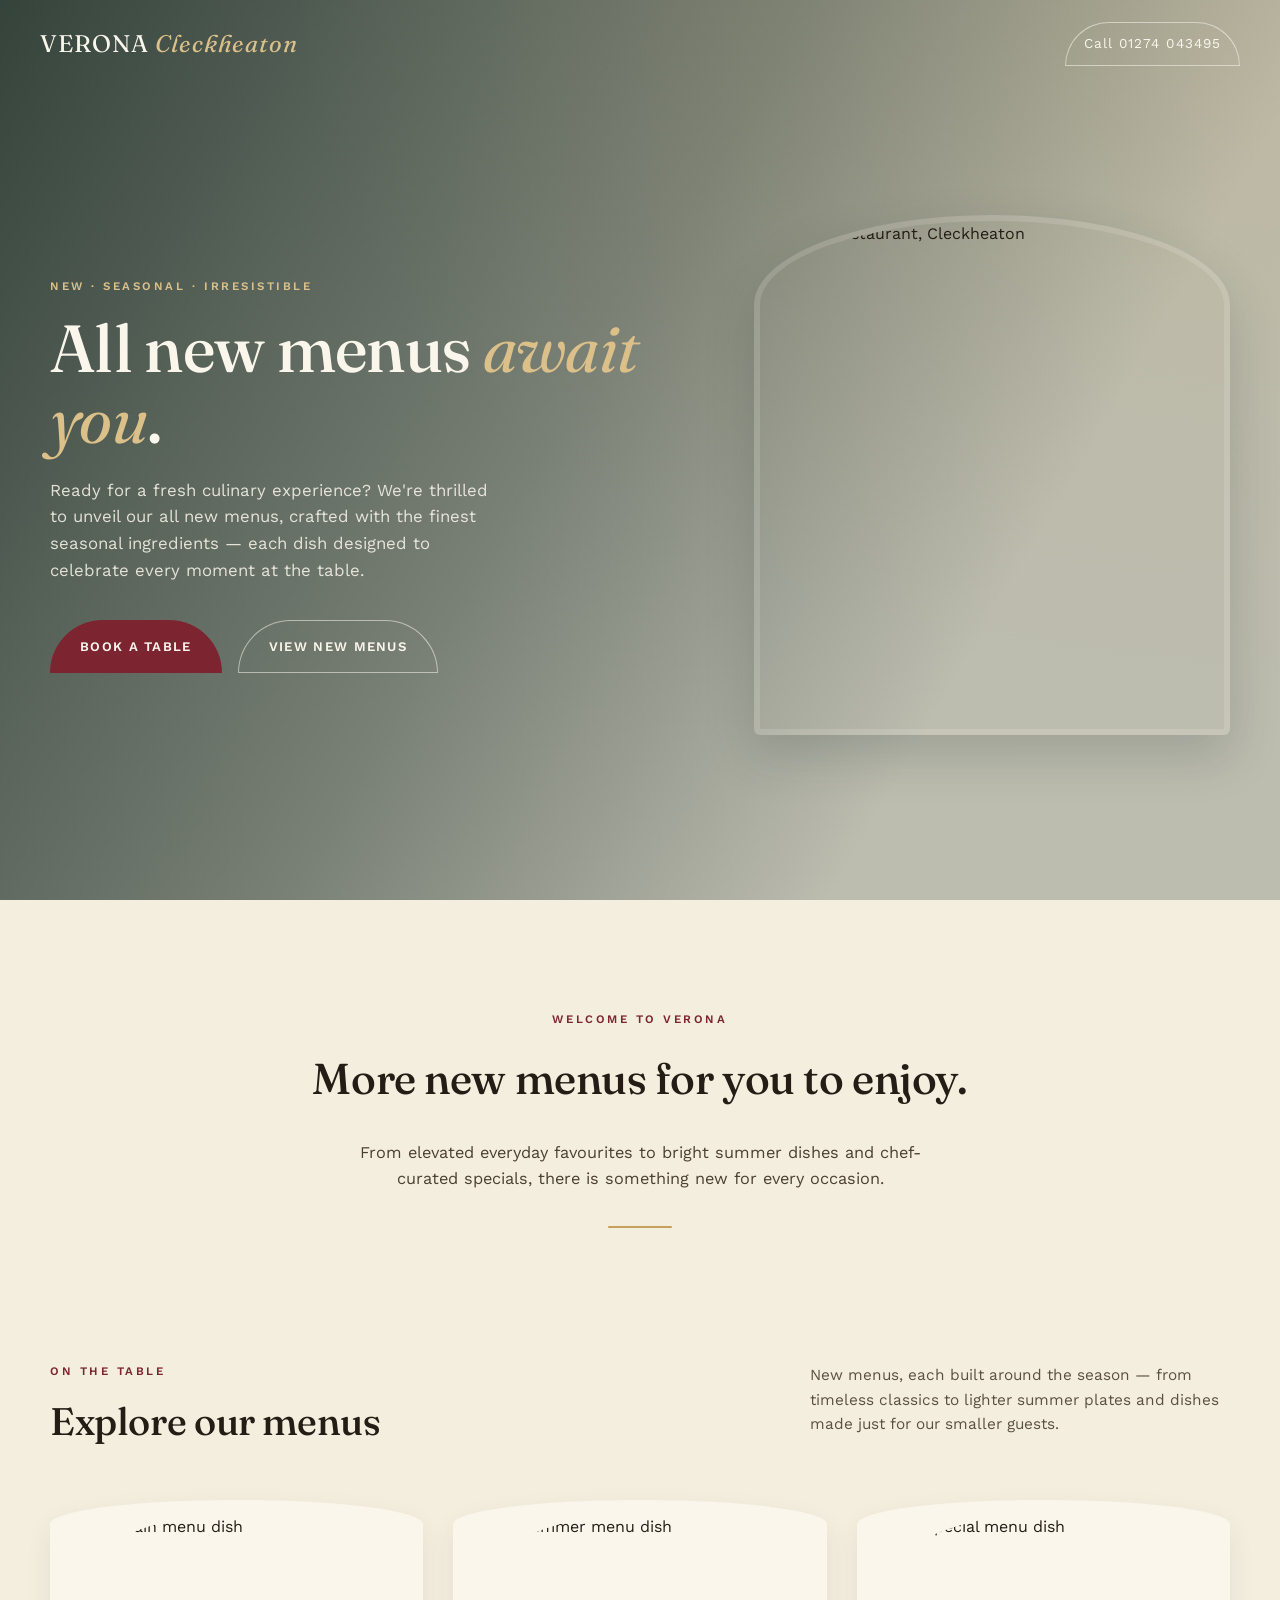
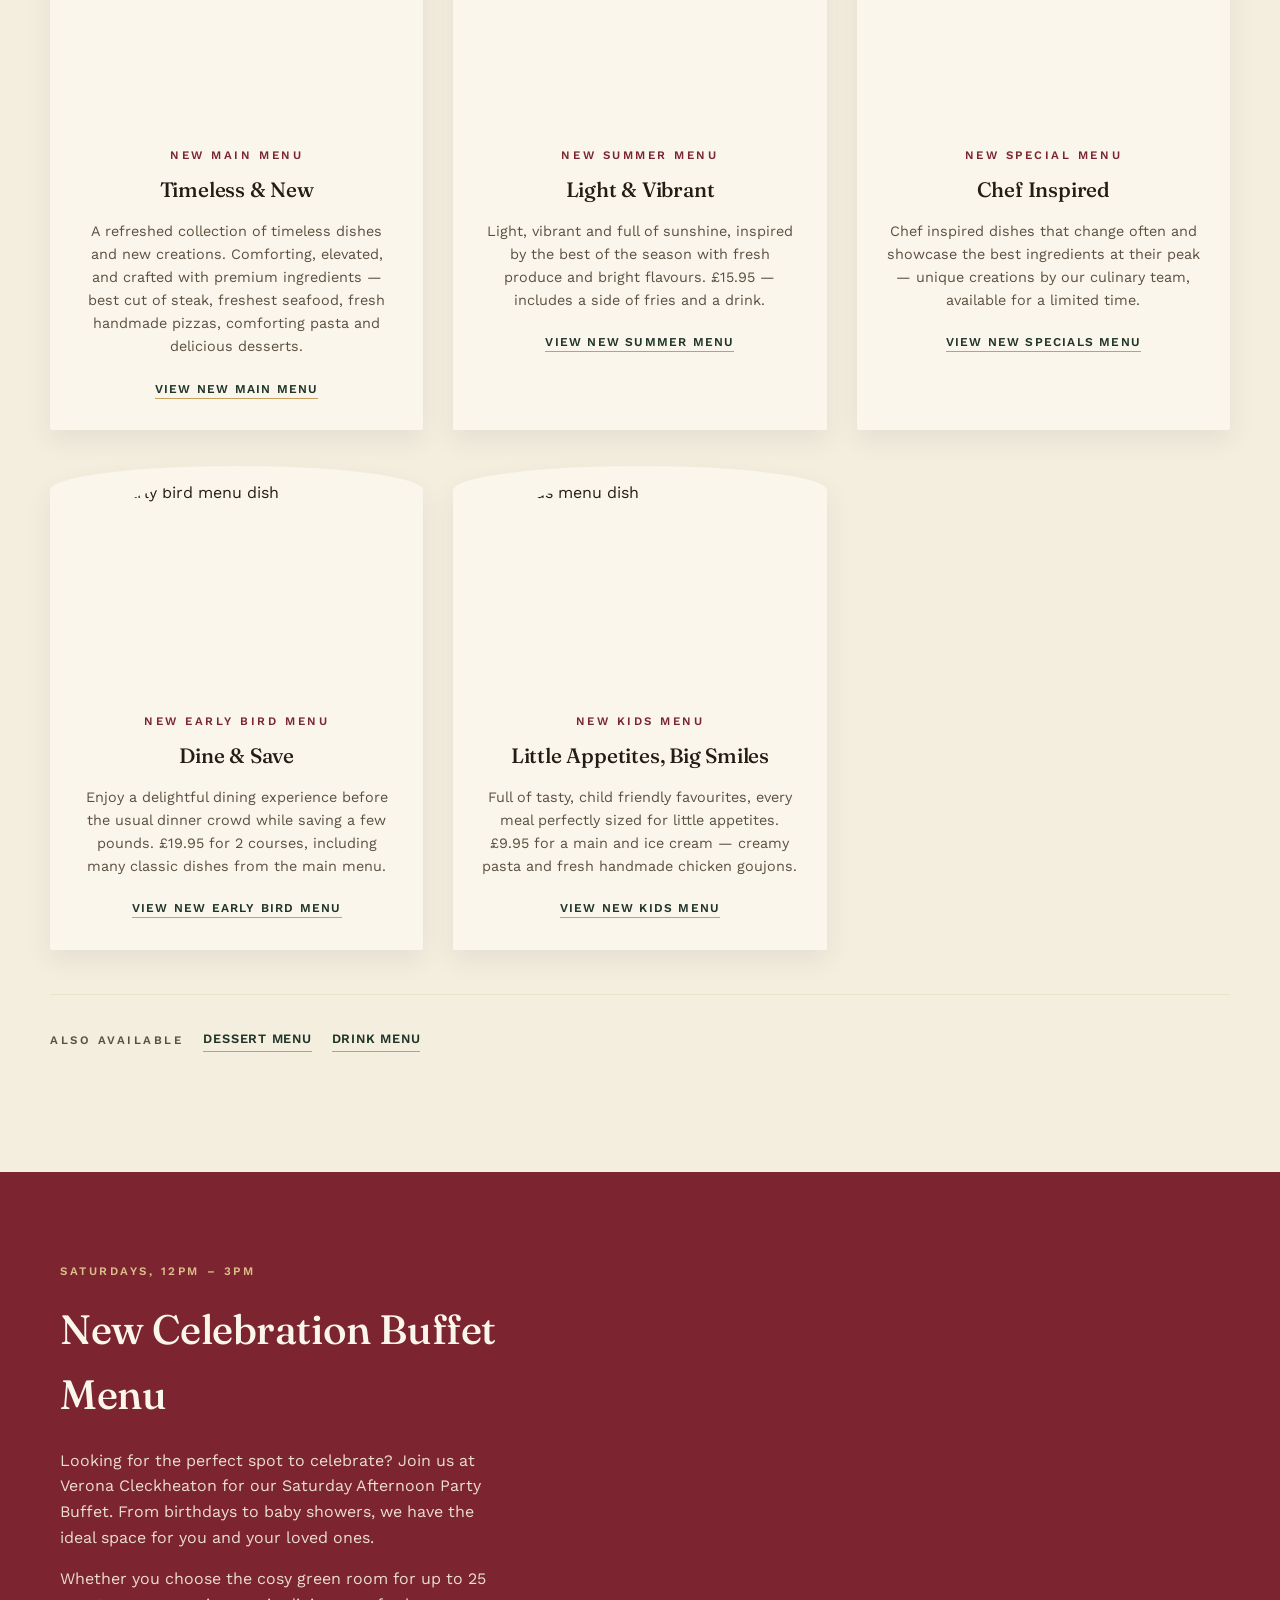
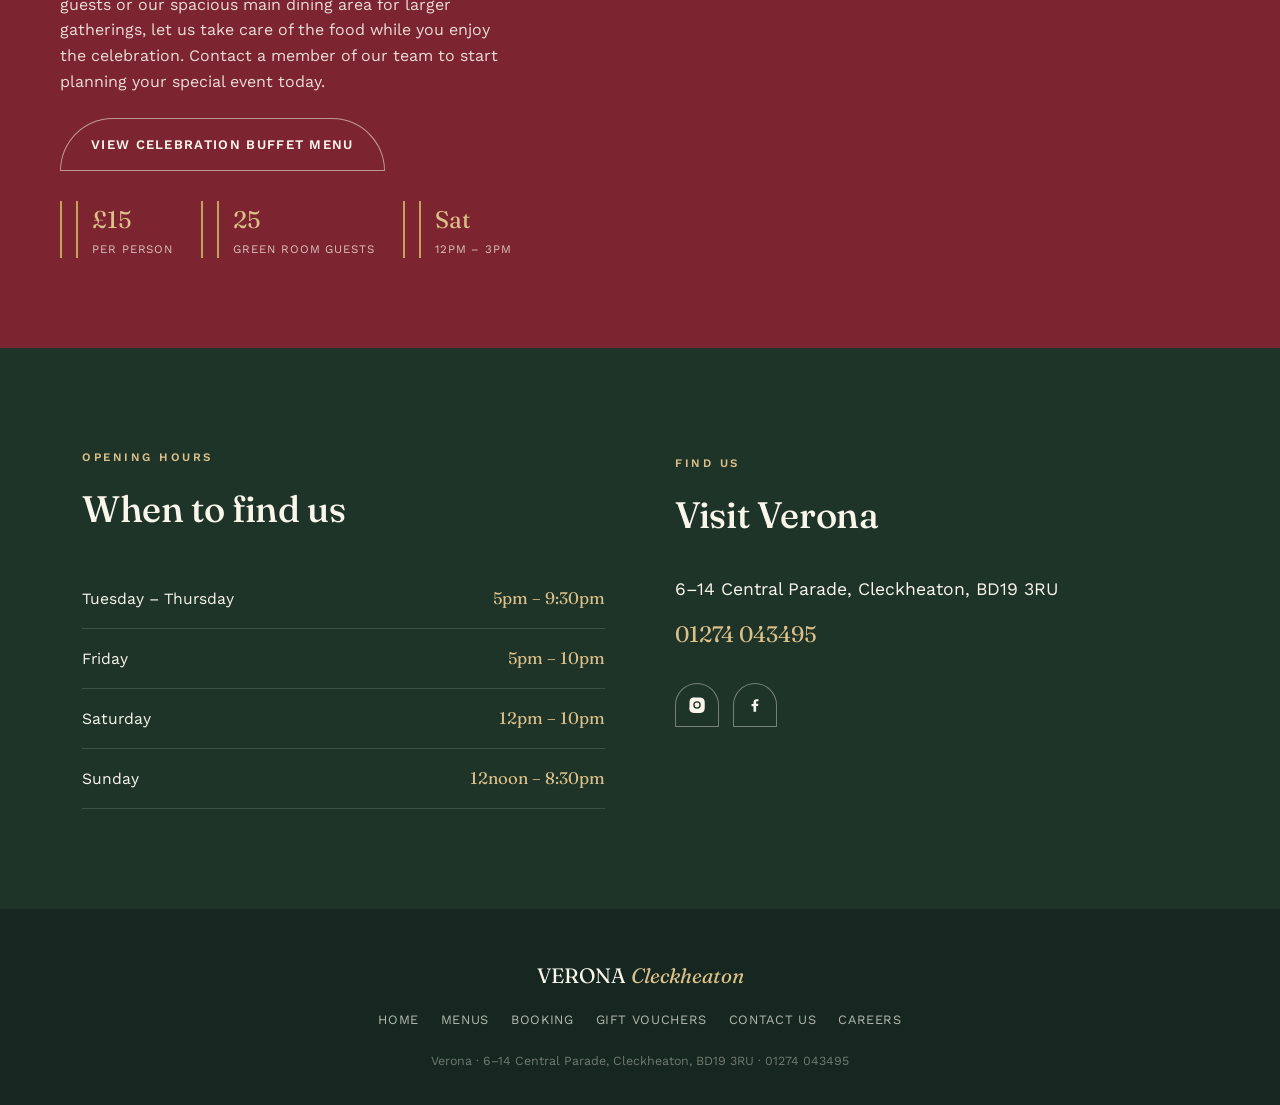
==== index.html @ bf693fee "Prepare site for GitHub Pages" ====
<!DOCTYPE html>
<html lang="en">
<head>
<meta charset="UTF-8">
<meta name="viewport" content="width=device-width, initial-scale=1.0">
<title>Verona | Italian Restaurant, Cleckheaton</title>
<link rel="preconnect" href="https://fonts.googleapis.com">
<link rel="preconnect" href="https://fonts.gstatic.com" crossorigin>
<link href="https://fonts.googleapis.com/css2?family=Fraunces:ital,opsz,wght@0,9..144,300;0,9..144,400;0,9..144,500;0,9..144,600;1,9..144,400;1,9..144,500&family=Work+Sans:wght@300;400;500;600;700&display=swap" rel="stylesheet">
<link rel="stylesheet" href="styles.css">
</head>
<body>

<!-- minimal bar shown over the hero -->
<div class="top-strip" id="topStrip">
  <div class="brand">VERONA <span>Cleckheaton</span></div>
  <a class="tel" href="tel:01274043495">Call 01274 043495</a>
</div>

<!-- full nav that pops in once you scroll past the hero -->
<nav class="site-nav" id="siteNav">
  <div class="wrap bar">
    <div class="logo">VERONA <span>Cleckheaton</span></div>
    <button class="burger" id="burger" aria-label="Toggle menu"><span></span><span></span><span></span></button>
    <ul class="nav-links" id="navLinks">
      <li><a href="#home">Home</a></li>
      <li class="has-sub" id="menuHasSub">
        <a href="#menus">Menus</a>
        <ul class="sub">
          <li><a href="#menus">Specials</a></li>
          <li><a href="#menus">Main Menu</a></li>
          <li><a href="#menus">Early Bird</a></li>
          <li><a href="#menus">Summer Menu</a></li>
          <li><a href="#menus">Children's Menu</a></li>
          <li><a href="#menus">Dessert Menu</a></li>
          <li><a href="#menus">Drink Menu</a></li>
          <li><a href="#buffet">Buffet Menu</a></li>
        </ul>
      </li>
      <li><a href="#hours">Contact us</a></li>
      <li><a href="#">Gift Vouchers</a></li>
      <li><a href="#">Careers</a></li>
      <li><a class="nav-cta" href="#">Book a Table</a></li>
    </ul>
  </div>
</nav>

<!-- HERO -->
<header class="hero" id="home">
  <div class="wrap hero-inner">
    <div class="hero-grid">
      <div>
        <div class="eyebrow hero-eyebrow">New · Seasonal · Irresistible</div>
        <h1>All new menus <em>await you</em>.</h1>
        <p class="lede">Ready for a fresh culinary experience? We're thrilled to unveil our all new menus, crafted with the finest seasonal ingredients — each dish designed to celebrate every moment at the table.</p>
        <div class="hero-actions">
          <a class="btn btn-primary" href="#">Book a Table</a>
          <a class="btn btn-ghost" href="#menus">View New Menus</a>
        </div>
      </div>
      <div class="arch-frame hero-frame">
        <img src="https://lh3.googleusercontent.com/sitesv/[base64]w900" alt="Verona restaurant, Cleckheaton">
      </div>
    </div>
  </div>
</header>

<!-- INTRO -->
<section class="intro wrap">
  <div class="eyebrow">Welcome to Verona</div>
  <h2>More new menus for you to enjoy.</h2>
  <p>From elevated everyday favourites to bright summer dishes and chef-curated specials, there is something new for every occasion.</p>
  <div class="intro-rule"></div>
</section>

<!-- MENUS -->
<section class="menus wrap" id="menus">
  <div class="menus-head">
    <div>
      <div class="eyebrow">On the table</div>
      <h2>Explore our menus</h2>
    </div>
    <p>New menus, each built around the season — from timeless classics to lighter summer plates and dishes made just for our smaller guests.</p>
  </div>

  <div class="menu-grid">

    <article class="menu-card">
      <div class="arch-frame"><img src="https://lh3.googleusercontent.com/sitesv/[base64]w700" alt="New main menu dish"></div>
      <div class="menu-card-body">
        <span class="eyebrow tag">New Main Menu</span>
        <h3>Timeless &amp; New</h3>
        <p>A refreshed collection of timeless dishes and new creations. Comforting, elevated, and crafted with premium ingredients — best cut of steak, freshest seafood, fresh handmade pizzas, comforting pasta and delicious desserts.</p>
        <a class="link" href="https://www.veronacleckheaton.com/menus/main-menu">View New Main Menu</a>
      </div>
    </article>

    <article class="menu-card">
      <div class="arch-frame"><img src="https://lh3.googleusercontent.com/sitesv/[base64]w700" alt="New summer menu dish"></div>
      <div class="menu-card-body">
        <span class="eyebrow tag">New Summer Menu</span>
        <h3>Light &amp; Vibrant</h3>
        <p>Light, vibrant and full of sunshine, inspired by the best of the season with fresh produce and bright flavours. £15.95 — includes a side of fries and a drink.</p>
        <a class="link" href="https://www.veronacleckheaton.com/menus/summer-menu">View New Summer Menu</a>
      </div>
    </article>

    <article class="menu-card">
      <div class="arch-frame"><img src="https://lh3.googleusercontent.com/sitesv/[base64]w700" alt="New special menu dish"></div>
      <div class="menu-card-body">
        <span class="eyebrow tag">New Special Menu</span>
        <h3>Chef Inspired</h3>
        <p>Chef inspired dishes that change often and showcase the best ingredients at their peak — unique creations by our culinary team, available for a limited time.</p>
        <a class="link" href="https://www.veronacleckheaton.com/menus/specials">View New Specials Menu</a>
      </div>
    </article>

    <article class="menu-card">
      <div class="arch-frame"><img src="https://lh3.googleusercontent.com/sitesv/[base64]w700" alt="New early bird menu dish"></div>
      <div class="menu-card-body">
        <span class="eyebrow tag">New Early Bird Menu</span>
        <h3>Dine &amp; Save</h3>
        <p>Enjoy a delightful dining experience before the usual dinner crowd while saving a few pounds. £19.95 for 2 courses, including many classic dishes from the main menu.</p>
        <a class="link" href="https://www.veronacleckheaton.com/menus/early-bird">View New Early Bird Menu</a>
      </div>
    </article>

    <article class="menu-card">
      <div class="arch-frame"><img src="https://lh3.googleusercontent.com/sitesv/[base64]w700" alt="New kids menu dish"></div>
      <div class="menu-card-body">
        <span class="eyebrow tag">New Kids Menu</span>
        <h3>Little Appetites, Big Smiles</h3>
        <p>Full of tasty, child friendly favourites, every meal perfectly sized for little appetites. £9.95 for a main and ice cream — creamy pasta and fresh handmade chicken goujons.</p>
        <a class="link" href="https://www.veronacleckheaton.com/menus/childrens-menu">View New Kids Menu</a>
      </div>
    </article>

  </div>

  <div class="more-menus">
    <span class="eyebrow">Also available</span>
    <a href="https://www.veronacleckheaton.com/menus/dessert-menu">Dessert Menu</a>
    <a href="https://www.veronacleckheaton.com/menus/drink-menu">Drink Menu</a>
  </div>
</section>

<!-- FEATURE / CELEBRATION BUFFET -->
<section class="feature" id="buffet">
  <div class="feature-grid">
    <div class="feature-copy">
      <div class="eyebrow">Saturdays, 12pm – 3pm</div>
      <h2>New Celebration Buffet Menu</h2>
      <p>Looking for the perfect spot to celebrate? Join us at Verona Cleckheaton for our Saturday Afternoon Party Buffet. From birthdays to baby showers, we have the ideal space for you and your loved ones.</p>
      <p>Whether you choose the cosy green room for up to 25 guests or our spacious main dining area for larger gatherings, let us take care of the food while you enjoy the celebration. Contact a member of our team to start planning your special event today.</p>
      <a class="btn btn-ghost" href="https://www.veronacleckheaton.com/menus/buffet-menu" style="margin-top:10px;">View Celebration Buffet Menu</a>
      <div class="feature-facts">
        <div><div class="num">£15</div><div class="lab">Per Person</div></div>
        <div><div class="num">25</div><div class="lab">Green Room Guests</div></div>
        <div><div class="num">Sat</div><div class="lab">12pm – 3pm</div></div>
      </div>
    </div>
    <div class="feature-img"></div>
  </div>
</section>

<!-- HOURS + FIND US -->
<section class="hours" id="hours">
  <div class="wrap hours-grid">
    <div>
      <div class="eyebrow">Opening Hours</div>
      <h2>When to find us</h2>
      <table class="hours-table">
        <tr><td>Tuesday – Thursday</td><td>5pm – 9:30pm</td></tr>
        <tr><td>Friday</td><td>5pm – 10pm</td></tr>
        <tr><td>Saturday</td><td>12pm – 10pm</td></tr>
        <tr><td>Sunday</td><td>12noon – 8:30pm</td></tr>
      </table>
    </div>
    <div class="find-us">
      <div class="eyebrow">Find Us</div>
      <h2>Visit Verona</h2>
      <p class="addr">6–14 Central Parade, Cleckheaton, BD19 3RU</p>
      <a class="phone" href="tel:01274043495">01274 043495</a>
      <div class="social-row">
        <a href="https://www.instagram.com/veronaitalian/" aria-label="Instagram" target="_blank" rel="noopener">
          <svg viewBox="0 0 24 24"><path d="M12 2c2.7 0 3 .01 4.12.06 1.13.05 1.9.24 2.58.5.7.27 1.29.63 1.88 1.22.59.59.95 1.18 1.22 1.88.26.68.45 1.45.5 2.58.05 1.12.06 1.42.06 4.12s-.01 3-.06 4.12c-.05 1.13-.24 1.9-.5 2.58-.27.7-.63 1.29-1.22 1.88-.59.59-1.18.95-1.88 1.22-.68.26-1.45.45-2.58.5-1.12.05-1.42.06-4.12.06s-3-.01-4.12-.06c-1.13-.05-1.9-.24-2.58-.5-.7-.27-1.29-.63-1.88-1.22-.59-.59-.95-1.18-1.22-1.88-.26-.68-.45-1.45-.5-2.58C2.01 15 2 14.7 2 12s.01-3 .06-4.12c.05-1.13.24-1.9.5-2.58.27-.7.63-1.29 1.22-1.88.59-.59 1.18-.95 1.88-1.22.68-.26 1.45-.45 2.58-.5C9 2.01 9.3 2 12 2zm0 5a5 5 0 100 10 5 5 0 000-10zm0 8.2a3.2 3.2 0 110-6.4 3.2 3.2 0 010 6.4zm5.4-8.4a1.2 1.2 0 11-2.4 0 1.2 1.2 0 012.4 0z"/></svg>
        </a>
        <a href="https://www.facebook.com/people/Verona-Restaurant-Cleckheaton/61584931553376/" aria-label="Facebook" target="_blank" rel="noopener">
          <svg viewBox="0 0 24 24"><path d="M13.5 21v-7.6h2.6l.4-3h-3v-1.9c0-.87.24-1.46 1.5-1.46h1.6V4.34C15.87 4.24 15 4.17 14 4.17c-2.4 0-4 1.46-4 4.15v2.28H7.4v3h2.6V21h3.5z"/></svg>
        </a>
      </div>
    </div>
  </div>
</section>

<!-- FOOTER -->
<footer>
  <div class="wrap">
    <div class="brand">VERONA <span>Cleckheaton</span></div>
    <div class="links">
      <a href="#home">Home</a>
      <a href="#menus">Menus</a>
      <a href="https://www.veronacleckheaton.com/booking">Booking</a>
      <a href="https://www.veronacleckheaton.com/gift-vouchers">Gift Vouchers</a>
      <a href="https://www.veronacleckheaton.com/contact-us">Contact Us</a>
      <a href="https://www.veronacleckheaton.com/careers">Careers</a>
    </div>
    <div class="fine">Verona · 6–14 Central Parade, Cleckheaton, BD19 3RU · 01274 043495</div>
  </div>
</footer>

<script src="script.js"></script>
</body>
</html>
---- styles.css ----
:root{
  --ink:#1E3428;
  --ink-deep:#152720;
  --wine:#7C2530;
  --wine-deep:#5E1B23;
  --gold:#C6A15B;
  --gold-soft:#DCC08A;
  --parchment:#F4EEDF;
  --parchment-2:#ECE3CC;
  --cream:#FAF6EC;
  --charcoal:#241D16;
  --shadow: 0 20px 50px rgba(21,39,32,0.18);
}

*{box-sizing:border-box;}
html{scroll-behavior:smooth;}
body{
  margin:0;
  background:var(--parchment);
  color:var(--charcoal);
  font-family:'Work Sans', sans-serif;
  font-weight:400;
  line-height:1.6;
  -webkit-font-smoothing:antialiased;
}
h1,h2,h3,.display{
  font-family:'Fraunces', serif;
  font-weight:500;
  margin:0;
  letter-spacing:-0.01em;
}
a{color:inherit;text-decoration:none;}
img{max-width:100%;display:block;}
.eyebrow{
  font-family:'Work Sans', sans-serif;
  font-size:0.72rem;
  letter-spacing:0.22em;
  text-transform:uppercase;
  font-weight:600;
}
.wrap{max-width:1180px;margin:0 auto;padding:0 32px;}
@media(max-width:640px){.wrap{padding:0 20px;}}

/* ---------- ARCH MOTIFS ---------- */
.arch-frame{
  border-radius: 50% 50% 6px 6px / 90px 90px 6px 6px;
  overflow:hidden;
}
.arch-frame img{width:100%;height:100%;object-fit:cover;display:block;}

/* ---------- NAV: minimal bar over hero ---------- */
.top-strip{
  position:fixed; top:0; left:0; right:0; z-index:60;
  display:flex; align-items:center; justify-content:space-between;
  padding:22px 40px;
  color:var(--cream);
  transition: opacity .4s ease;
}
.top-strip .brand{
  font-family:'Fraunces', serif;
  font-size:1.5rem;
  letter-spacing:0.04em;
}
.top-strip .brand span{color:var(--gold-soft); font-style:italic;}
.top-strip .tel{
  font-family:'Work Sans', sans-serif;
  font-size:0.85rem;
  letter-spacing:0.08em;
  border:1px solid rgba(250,246,236,0.55);
  padding:10px 18px;
  border-radius: 999px 999px 4px 4px;
  white-space:nowrap;
}
.top-strip.hide{opacity:0; pointer-events:none;}

/* ---------- NAV: full bar that pops in on scroll ---------- */
.site-nav{
  position:fixed; top:0; left:0; right:0; z-index:70;
  background:var(--ink);
  transform:translateY(-115%);
  transition: transform .5s cubic-bezier(.22,.9,.3,1), box-shadow .3s ease;
  box-shadow:none;
}
.site-nav.visible{
  transform:translateY(0);
  box-shadow: 0 12px 30px rgba(0,0,0,0.25);
}
.site-nav .bar{
  display:flex; align-items:center; justify-content:space-between;
  padding:14px 40px;
}
.site-nav .logo{
  font-family:'Fraunces', serif;
  color:var(--cream);
  font-size:1.28rem;
  letter-spacing:0.03em;
}
.site-nav .logo span{color:var(--gold-soft); font-style:italic;}
.nav-links{
  display:flex; align-items:center; gap:34px;
  list-style:none; margin:0; padding:0;
}
.nav-links > li{position:relative;}
.nav-links a{
  color:var(--cream);
  font-size:0.82rem;
  letter-spacing:0.09em;
  text-transform:uppercase;
  font-weight:500;
  padding:6px 0;
  border-bottom:1px solid transparent;
  transition:border-color .25s ease, color .25s ease;
}
.nav-links a:hover{border-color:var(--gold); color:var(--gold-soft);}
.nav-cta{
  background:var(--wine);
  color:var(--cream)!important;
  padding:11px 22px!important;
  border-radius: 999px 999px 4px 4px;
  border-bottom:none!important;
}
.nav-cta:hover{background:var(--wine-deep); border-color:transparent!important;}
.has-sub .sub{
  position:absolute; top:100%; left:50%; transform:translateX(-50%) translateY(8px);
  background:var(--ink-deep);
  min-width:200px;
  padding:10px;
  border-radius:4px;
  opacity:0; visibility:hidden;
  transition:opacity .2s ease, transform .2s ease;
  box-shadow:var(--shadow);
}
.has-sub:hover .sub{opacity:1; visibility:visible; transform:translateX(-50%) translateY(0);}
.sub li a{
  display:block; padding:9px 14px; font-size:0.76rem; letter-spacing:0.06em;
  border-bottom:none; white-space:nowrap;
}
.sub li a:hover{background:rgba(198,161,91,0.12); color:var(--gold-soft);}
.burger{display:none;}

/* ---------- HERO ---------- */
.hero{
  position:relative;
  min-height:100vh;
  display:flex; align-items:center;
  background:
    linear-gradient(120deg, rgba(21,39,32,0.86) 0%, rgba(21,39,32,0.55) 45%, rgba(21,39,32,0.25) 75%),
    url('https://lh3.googleusercontent.com/sitesv/[base64]w1600');
  background-size:cover;
  background-position:center;
  overflow:hidden;
}
.hero::after{
  content:"";
  position:absolute; inset:0;
  background: radial-gradient(ellipse at top right, rgba(198,161,91,0.15), transparent 55%);
  pointer-events:none;
}
.hero-inner{
  position:relative; z-index:2;
  width:100%;
  padding:140px 0 90px;
}
.hero-grid{
  display:grid; grid-template-columns: 1.15fr 0.85fr; gap:60px; align-items:center;
}
.hero-eyebrow{color:var(--gold-soft); margin-bottom:18px;}
.hero h1{
  color:var(--cream);
  font-size:clamp(2.3rem, 5.2vw, 4.4rem);
  line-height:1.06;
}
.hero h1 em{color:var(--gold-soft); font-style:italic; font-weight:400;}
.hero p.lede{
  color:rgba(250,246,236,0.86);
  max-width:460px;
  margin-top:22px;
  font-size:1.05rem;
}
.hero-actions{display:flex; gap:16px; margin-top:36px; flex-wrap:wrap;}
.btn{
  display:inline-flex; align-items:center; gap:8px;
  padding:15px 30px;
  font-size:0.82rem; letter-spacing:0.1em; text-transform:uppercase; font-weight:600;
  border-radius: 999px 999px 6px 6px;
  transition:transform .25s ease, box-shadow .25s ease, background .25s ease;
}
.btn-primary{background:var(--wine); color:var(--cream);}
.btn-primary:hover{background:var(--wine-deep); transform:translateY(-2px); box-shadow:0 10px 24px rgba(124,37,48,0.4);}
.btn-ghost{border:1px solid rgba(250,246,236,0.55); color:var(--cream);}
.btn-ghost:hover{border-color:var(--gold); color:var(--gold-soft); transform:translateY(-2px);}

.hero-frame{
  height:520px;
  box-shadow:var(--shadow);
  border:6px solid rgba(250,246,236,0.14);
}
@media(max-width:900px){
  .hero-inner{padding:120px 0 70px;}
  .hero-grid{grid-template-columns:1fr;}
  .hero-frame{height:300px; order:-1;}
}
@media(max-width:480px){
  .hero-frame{height:230px;}
  .hero-actions{gap:12px;}
  .btn{padding:14px 22px; font-size:0.75rem;}
}

/* ---------- INTRO ---------- */
.intro{
  padding:110px 0 70px;
  text-align:center;
}
.intro .eyebrow{color:var(--wine); margin-bottom:16px;}
.intro h2{font-size:clamp(1.7rem,3.4vw,2.7rem); max-width:760px; margin:0 auto;}
.intro p{max-width:620px; margin:26px auto 0; color:#4a3f30; font-size:1.02rem;}
.intro-rule{
  width:64px; height:2px; background:var(--gold); margin:34px auto 0; border-radius:2px;
}
@media(max-width:640px){.intro{padding:80px 0 50px;}}

/* ---------- MENU GRID ---------- */
.menus{padding:50px 0 120px;}
.menus-head{
  display:flex; justify-content:space-between; align-items:flex-end; gap:24px; margin-bottom:48px;
  flex-wrap:wrap;
}
.menus-head h2{font-size:clamp(1.7rem,3vw,2.4rem);}
.menus-head .eyebrow{color:var(--wine); margin-bottom:10px;}
.menus-head p{color:#5b5040; max-width:420px; font-size:0.96rem;}

.menu-grid{
  display:grid; grid-template-columns:repeat(3, 1fr); gap:36px 30px;
}
@media(max-width:900px){.menu-grid{grid-template-columns:repeat(2,1fr);}}
@media(max-width:600px){.menu-grid{grid-template-columns:1fr;}}

.menu-card{
  background:var(--cream);
  border-radius: 999px 999px 10px 10px / 130px 130px 10px 10px;
  padding:14px 14px 30px;
  box-shadow: 0 10px 26px rgba(30,52,40,0.08);
  transition:transform .35s ease, box-shadow .35s ease;
  opacity:0; transform:translateY(26px);
}
.menu-card.in{opacity:1; transform:translateY(0);}
.menu-card:hover{transform:translateY(-6px); box-shadow:0 22px 40px rgba(30,52,40,0.16);}
.menu-card .arch-frame{height:210px; margin-bottom:22px;}
.menu-card-body{padding:0 12px; text-align:center;}
.menu-card .tag{color:var(--wine); margin-bottom:8px; display:block;}
.menu-card h3{font-size:1.3rem; margin-bottom:10px;}
.menu-card p{font-size:0.9rem; color:#5b5040; margin-bottom:16px;}
.menu-card .link{
  font-size:0.75rem; letter-spacing:0.1em; text-transform:uppercase; font-weight:600;
  color:var(--ink); border-bottom:1px solid var(--gold); padding-bottom:2px;
}

.more-menus{
  margin-top:44px; padding-top:34px; border-top:1px solid var(--parchment-2);
  display:flex; align-items:center; gap:20px; flex-wrap:wrap;
}
.more-menus span.eyebrow{color:#5b5040;}
.more-menus a{
  font-size:0.8rem; letter-spacing:0.06em; text-transform:uppercase; font-weight:600;
  color:var(--ink); border-bottom:1px solid var(--gold); padding-bottom:2px;
}

/* ---------- FEATURE / BUFFET ---------- */
.feature{
  background:var(--wine);
  color:var(--cream);
  position:relative;
  overflow:hidden;
}
.feature-grid{
  display:grid; grid-template-columns:0.9fr 1.1fr; align-items:center; gap:0;
}
.feature-copy{padding:90px 60px;}
.feature-copy .eyebrow{color:var(--gold-soft); margin-bottom:16px;}
.feature-copy h2{font-size:clamp(1.8rem,3.2vw,2.6rem); margin-bottom:20px;}
.feature-copy p{color:rgba(250,246,236,0.88); max-width:440px; margin-bottom:14px;}
.feature-facts{
  display:flex; gap:28px; margin-top:30px; flex-wrap:wrap;
}
.feature-facts div{border-left:2px solid var(--gold); padding-left:14px;}
.feature-facts .num{font-family:'Fraunces',serif; font-size:1.5rem; color:var(--gold-soft);}
.feature-facts .lab{font-size:0.72rem; letter-spacing:0.08em; text-transform:uppercase; color:rgba(250,246,236,0.75);}
.feature-img{
  height:100%; min-height:460px;
  background:url('https://lh3.googleusercontent.com/sitesv/[base64]w1200') center/cover;
  clip-path: polygon(8% 0, 100% 0, 100% 100%, 0% 100%);
}
@media(max-width:860px){
  .feature-grid{grid-template-columns:1fr;}
  .feature-copy{padding:70px 24px;}
  .feature-img{clip-path:none; min-height:260px; order:-1;}
}
@media(max-width:480px){
  .feature-facts{gap:18px;}
}

/* ---------- HOURS / SOCIAL ---------- */
.hours{
  background:var(--ink);
  color:var(--cream);
  padding:100px 0;
}
.hours-grid{
  display:grid; grid-template-columns:1fr 1fr; gap:70px; align-items:start;
}
@media(max-width:860px){.hours-grid{grid-template-columns:1fr; gap:50px;} .hours{padding:70px 0;}}
.hours .eyebrow{color:var(--gold-soft); margin-bottom:14px;}
.hours h2{font-size:clamp(1.7rem,3vw,2.3rem); margin-bottom:30px;}
.hours-table{width:100%; border-collapse:collapse;}
.hours-table tr{border-bottom:1px solid rgba(250,246,236,0.14);}
.hours-table td{padding:16px 0; font-size:0.98rem;}
.hours-table td:last-child{text-align:right; color:var(--gold-soft); font-family:'Fraunces',serif; font-size:1.05rem;}
.find-us{padding-top:6px;}
.find-us .addr{font-size:1.1rem; margin-bottom:6px;}
.find-us .phone{color:var(--gold-soft); font-size:1.4rem; font-family:'Fraunces',serif; margin:14px 0 30px; display:block;}
.social-row{display:flex; gap:14px;}
.social-row a{
  width:44px; height:44px; border-radius:999px 999px 6px 6px;
  border:1px solid rgba(250,246,236,0.4);
  display:flex; align-items:center; justify-content:center;
  transition:border-color .25s ease, background .25s ease;
}
.social-row a:hover{border-color:var(--gold); background:rgba(198,161,91,0.12);}
.social-row svg{width:18px; height:18px; fill:var(--cream);}

/* ---------- FOOTER ---------- */
footer{
  background:var(--ink-deep);
  color:rgba(250,246,236,0.7);
  padding:50px 0 34px;
  text-align:center;
}
footer .brand{
  font-family:'Fraunces', serif; color:var(--cream); font-size:1.3rem; margin-bottom:12px;
}
footer .brand span{color:var(--gold-soft); font-style:italic;}
footer .links{
  display:flex; justify-content:center; gap:22px; flex-wrap:wrap;
  margin:18px 0; font-size:0.8rem; letter-spacing:0.05em; text-transform:uppercase;
}
footer .links a:hover{color:var(--gold-soft);}
footer .fine{font-size:0.78rem; margin-top:20px; color:rgba(250,246,236,0.4);}

/* ---------- MOBILE NAV ---------- */
@media(max-width:900px){
  .top-strip{padding:18px 20px;}
  .top-strip .brand{font-size:1.25rem;}
  .top-strip .tel{padding:8px 14px; font-size:0.78rem;}
  .site-nav .bar{padding:14px 20px;}
  .nav-links{
    position:fixed; top:64px; left:0; right:0; bottom:0;
    background:var(--ink); flex-direction:column; align-items:flex-start;
    padding:30px 26px; gap:6px; overflow-y:auto;
    transform:translateX(-100%); transition:transform .4s ease;
  }
  .nav-links.open{transform:translateX(0);}
  .nav-links > li{width:100%;}
  .nav-links a{display:block; padding:14px 0; border-bottom:1px solid rgba(250,246,236,0.1)!important;}
  .has-sub .sub{
    position:static; opacity:1; visibility:visible; transform:none;
    background:transparent; box-shadow:none; padding-left:14px; display:none;
  }
  .has-sub.open .sub{display:block;}
  .nav-cta{margin-top:10px; display:inline-block;}
  .burger{
    display:flex; flex-direction:column; gap:5px; background:none; border:none; cursor:pointer; padding:8px; z-index:80;
  }
  .burger span{width:24px; height:2px; background:var(--cream); border-radius:2px;}
}

@media (prefers-reduced-motion: reduce){
  *{animation-duration:0.01ms!important; transition-duration:0.01ms!important;}
}
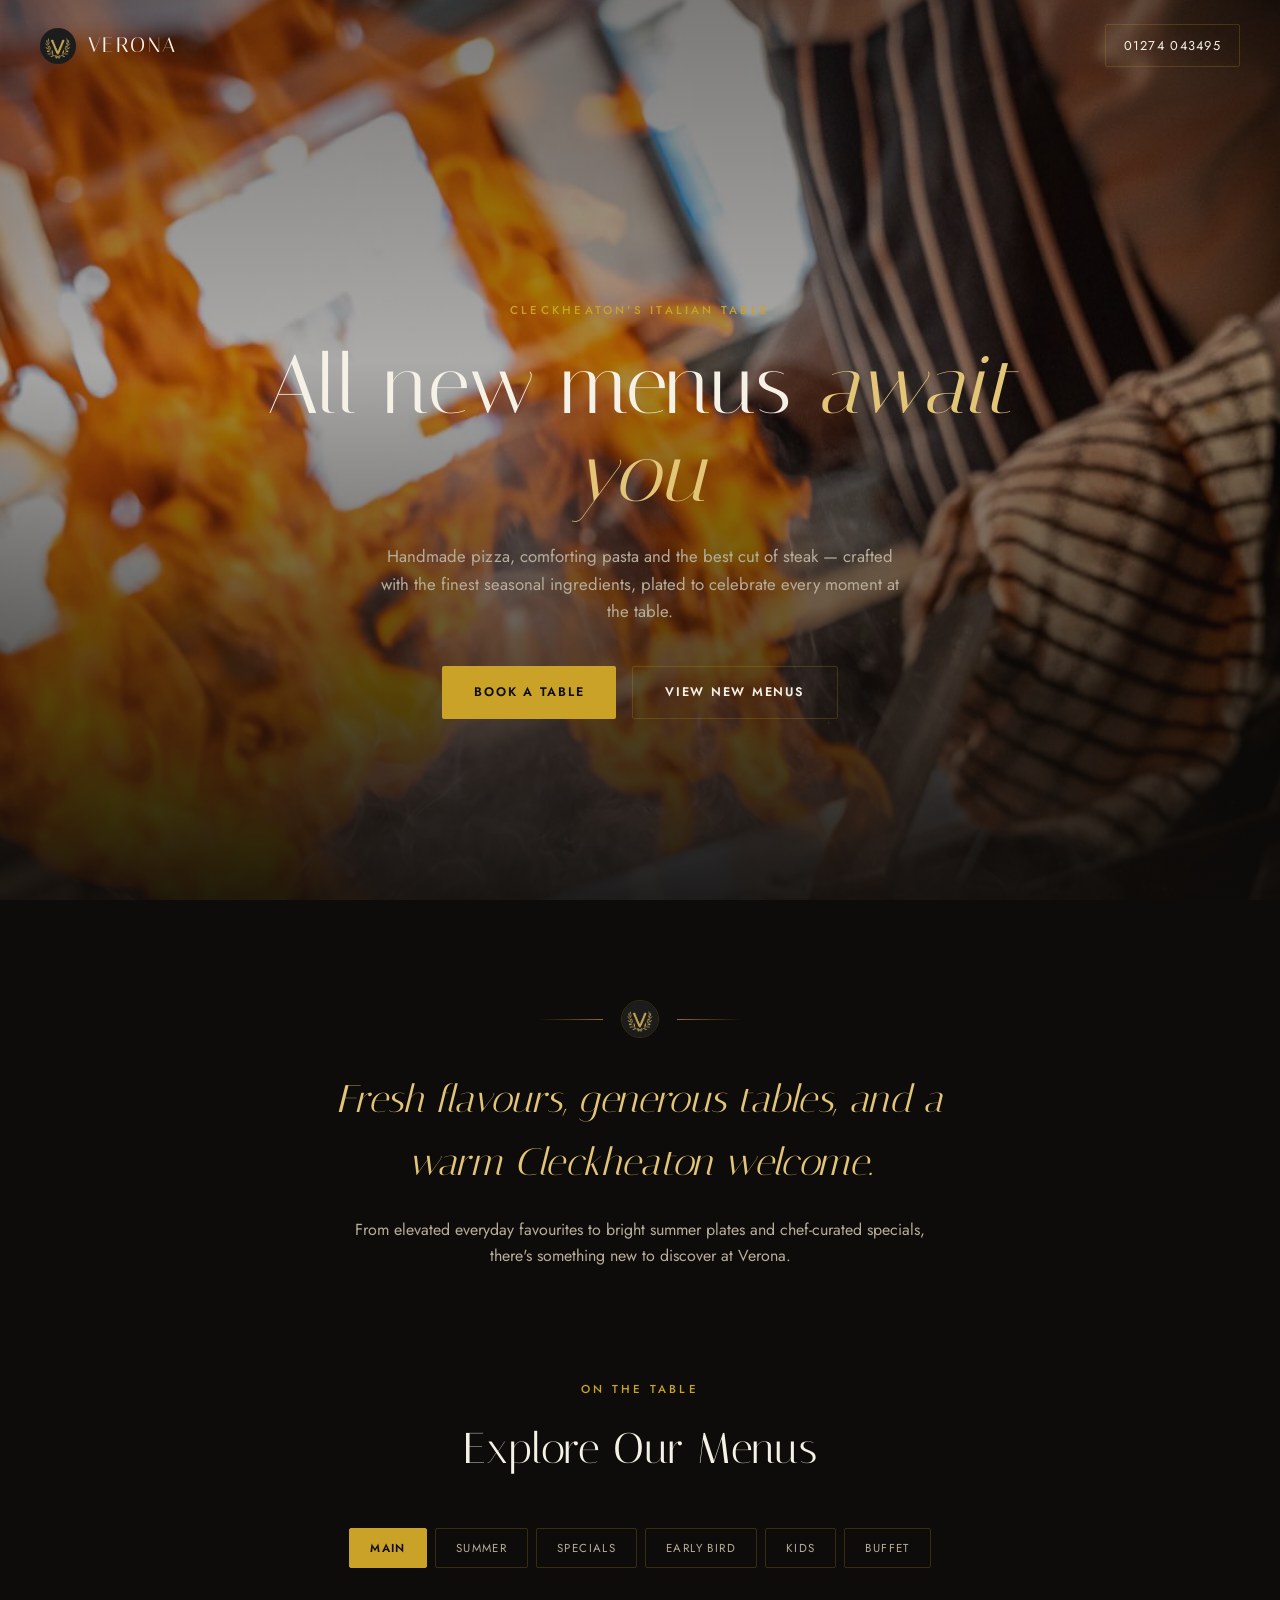
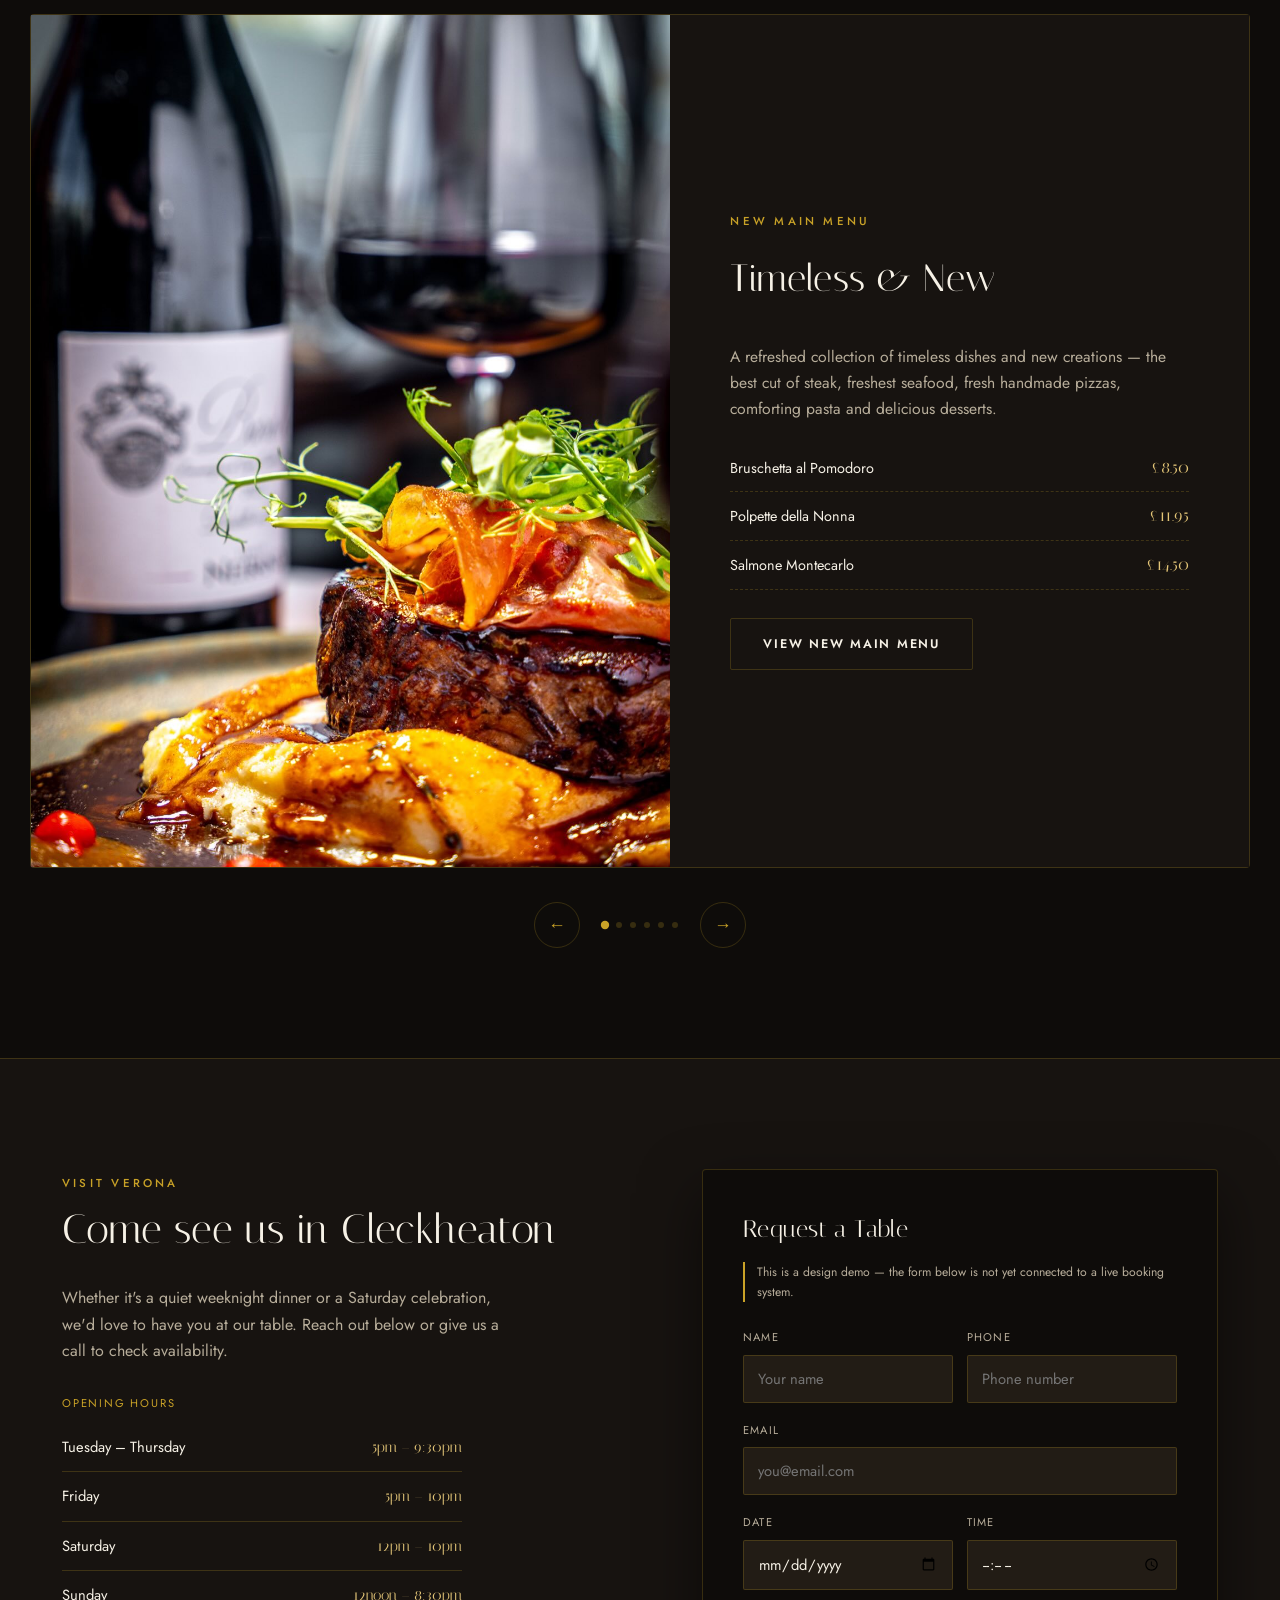
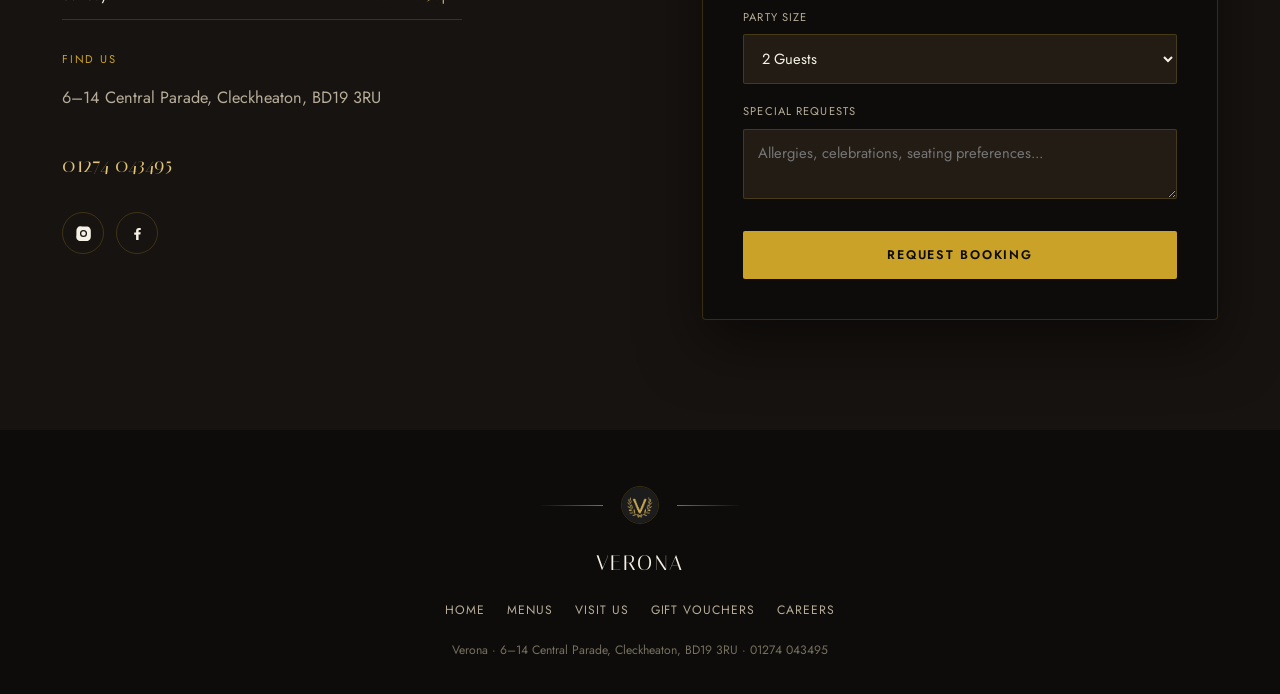
==== commit 049ddb43: "improve homepage" ====
--- a/index.html
+++ b/index.html
@@ -6,41 +6,29 @@
 <title>Verona | Italian Restaurant, Cleckheaton</title>
 <link rel="preconnect" href="https://fonts.googleapis.com">
 <link rel="preconnect" href="https://fonts.gstatic.com" crossorigin>
-<link href="https://fonts.googleapis.com/css2?family=Fraunces:ital,opsz,wght@0,9..144,300;0,9..144,400;0,9..144,500;0,9..144,600;1,9..144,400;1,9..144,500&family=Work+Sans:wght@300;400;500;600;700&display=swap" rel="stylesheet">
+<link href="https://fonts.googleapis.com/css2?family=Italiana&family=Jost:wght@300;400;500;600;700&display=swap" rel="stylesheet">
 <link rel="stylesheet" href="styles.css">
 </head>
 <body>
 
 <!-- minimal bar shown over the hero -->
 <div class="top-strip" id="topStrip">
-  <div class="brand">VERONA <span>Cleckheaton</span></div>
-  <a class="tel" href="tel:01274043495">Call 01274 043495</a>
+  <div class="brand"><img src="images/logo.jpg" alt="Verona logo"> VERONA</div>
+  <a class="tel" href="tel:01274043495">01274 043495</a>
 </div>
 
 <!-- full nav that pops in once you scroll past the hero -->
 <nav class="site-nav" id="siteNav">
   <div class="wrap bar">
-    <div class="logo">VERONA <span>Cleckheaton</span></div>
+    <div class="logo"><img src="images/logo.jpg" alt="Verona logo"> VERONA</div>
     <button class="burger" id="burger" aria-label="Toggle menu"><span></span><span></span><span></span></button>
     <ul class="nav-links" id="navLinks">
       <li><a href="#home">Home</a></li>
-      <li class="has-sub" id="menuHasSub">
-        <a href="#menus">Menus</a>
-        <ul class="sub">
-          <li><a href="#menus">Specials</a></li>
-          <li><a href="#menus">Main Menu</a></li>
-          <li><a href="#menus">Early Bird</a></li>
-          <li><a href="#menus">Summer Menu</a></li>
-          <li><a href="#menus">Children's Menu</a></li>
-          <li><a href="#menus">Dessert Menu</a></li>
-          <li><a href="#menus">Drink Menu</a></li>
-          <li><a href="#buffet">Buffet Menu</a></li>
-        </ul>
-      </li>
-      <li><a href="#hours">Contact us</a></li>
+      <li><a href="#menus">Menus</a></li>
+      <li><a href="#visit">Visit Us</a></li>
       <li><a href="#">Gift Vouchers</a></li>
       <li><a href="#">Careers</a></li>
-      <li><a class="nav-cta" href="#">Book a Table</a></li>
+      <li><a class="nav-cta" href="#visit">Book a Table</a></li>
     </ul>
   </div>
 </nav>
@@ -48,139 +36,168 @@
 <!-- HERO -->
 <header class="hero" id="home">
   <div class="wrap hero-inner">
-    <div class="hero-grid">
-      <div>
-        <div class="eyebrow hero-eyebrow">New · Seasonal · Irresistible</div>
-        <h1>All new menus <em>await you</em>.</h1>
-        <p class="lede">Ready for a fresh culinary experience? We're thrilled to unveil our all new menus, crafted with the finest seasonal ingredients — each dish designed to celebrate every moment at the table.</p>
-        <div class="hero-actions">
-          <a class="btn btn-primary" href="#">Book a Table</a>
-          <a class="btn btn-ghost" href="#menus">View New Menus</a>
-        </div>
-      </div>
-      <div class="arch-frame hero-frame">
-        <img src="https://lh3.googleusercontent.com/sitesv/[base64]w900" alt="Verona restaurant, Cleckheaton">
-      </div>
+    <span class="eyebrow">Cleckheaton's Italian Table</span>
+    <h1>All new menus <span>await you</span></h1>
+    <p class="lede">Handmade pizza, comforting pasta and the best cut of steak — crafted with the finest seasonal ingredients, plated to celebrate every moment at the table.</p>
+    <div class="hero-actions">
+      <a class="btn btn-primary" href="#visit">Book a Table</a>
+      <a class="btn btn-ghost" href="#menus">View New Menus</a>
     </div>
   </div>
 </header>
 
 <!-- INTRO -->
 <section class="intro wrap">
-  <div class="eyebrow">Welcome to Verona</div>
-  <h2>More new menus for you to enjoy.</h2>
-  <p>From elevated everyday favourites to bright summer dishes and chef-curated specials, there is something new for every occasion.</p>
-  <div class="intro-rule"></div>
+  <div class="divider"><span class="line"></span><span class="mark"><img src="images/logo.jpg" alt=""></span><span class="line right"></span></div>
+  <h2>Fresh flavours, generous tables, and a warm Cleckheaton welcome.</h2>
+  <p>From elevated everyday favourites to bright summer plates and chef-curated specials, there's something new to discover at Verona.</p>
 </section>
 
-<!-- MENUS -->
-<section class="menus wrap" id="menus">
-  <div class="menus-head">
-    <div>
-      <div class="eyebrow">On the table</div>
-      <h2>Explore our menus</h2>
-    </div>
-    <p>New menus, each built around the season — from timeless classics to lighter summer plates and dishes made just for our smaller guests.</p>
-  </div>
-
-  <div class="menu-grid">
-
-    <article class="menu-card">
-      <div class="arch-frame"><img src="https://lh3.googleusercontent.com/sitesv/[base64]w700" alt="New main menu dish"></div>
-      <div class="menu-card-body">
-        <span class="eyebrow tag">New Main Menu</span>
-        <h3>Timeless &amp; New</h3>
-        <p>A refreshed collection of timeless dishes and new creations. Comforting, elevated, and crafted with premium ingredients — best cut of steak, freshest seafood, fresh handmade pizzas, comforting pasta and delicious desserts.</p>
-        <a class="link" href="https://www.veronacleckheaton.com/menus/main-menu">View New Main Menu</a>
+<!-- MENU CAROUSEL -->
+<section class="carousel-section wrap" id="menus">
+  <div class="carousel-head">
+    <span class="eyebrow">On the Table</span>
+    <h2>Explore Our Menus</h2>
+  </div>
+
+  <div class="tabs" id="tabs">
+    <button class="active">Main</button>
+    <button>Summer</button>
+    <button>Specials</button>
+    <button>Early Bird</button>
+    <button>Kids</button>
+    <button>Buffet</button>
+  </div>
+
+  <div class="carousel-viewport">
+    <div class="carousel-track" id="carouselTrack">
+
+      <article class="slide">
+        <div class="slide-img"><img src="images/steak.jpg" alt="New Main Menu at Verona"></div>
+        <div class="slide-body">
+          <span class="eyebrow">New Main Menu</span>
+          <h3>Timeless &amp; New</h3>
+          <p>A refreshed collection of timeless dishes and new creations — the best cut of steak, freshest seafood, fresh handmade pizzas, comforting pasta and delicious desserts.</p>
+          <ul class="slide-facts">
+            <li>Bruschetta al Pomodoro <span class="price">£8.50</span></li>
+            <li>Polpette della Nonna <span class="price">£11.95</span></li>
+            <li>Salmone Montecarlo <span class="price">£14.50</span></li>
+          </ul>
+          <a class="btn btn-ghost" href="https://www.veronacleckheaton.com/menus/main-menu">View New Main Menu</a>
+        </div>
+      </article>
+
+      <article class="slide">
+        <div class="slide-img"><img src="images/saturday-summer-lunch.jpg" alt="Taste of Summer — Saturday Lunch Set Menu"></div>
+        <div class="slide-body">
+          <span class="eyebrow">Taste of Summer</span>
+          <h3>Saturday Lunch, Set Menu</h3>
+          <p>Our beautifully light and deliciously indulgent Saturday summer lunch menu — one course served with a medium glass of house wine, bottled beer, soft drink or spritzer.</p>
+          <ul class="slide-facts">
+            <li>Verona Summer Toastie · Dressed Asparagus · Salade Niçoise</li>
+            <li>Scottish Mussels · Paillard of Chicken — all with a side of fries</li>
+            <li>Saturdays, 12pm – 3:30pm <span class="price">£15.95</span></li>
+          </ul>
+          <a class="btn btn-ghost" href="https://www.veronacleckheaton.com/menus/summer-menu">View New Summer Menu</a>
+        </div>
+      </article>
+
+      <article class="slide">
+        <div class="slide-img"><img src="images/706064922_17867067228624778_53595384746829227_n.jpg" alt="Chef's Specials at Verona"></div>
+        <div class="slide-body">
+          <span class="eyebrow">New Special Menu</span>
+          <h3>Chef Inspired</h3>
+          <p>Dishes that change often and showcase the best ingredients at their peak — unique creations by our culinary team, available for a limited time only.</p>
+          <ul class="slide-facts">
+            <li>Changes regularly with the season</li>
+            <li>Unique creations from our culinary team</li>
+            <li>Limited availability — don't miss out</li>
+          </ul>
+          <a class="btn btn-ghost" href="https://www.veronacleckheaton.com/menus/specials">View New Specials Menu</a>
+        </div>
+      </article>
+
+      <article class="slide">
+        <div class="slide-img"><img src="images/718315775_17868722325624778_5782519460295851310_n.jpg" alt="Early Bird Menu at Verona"></div>
+        <div class="slide-body">
+          <span class="eyebrow">New Early Bird Menu</span>
+          <h3>Dine &amp; Save</h3>
+          <p>Enjoy a delightful dining experience before the usual dinner crowd, while saving a few pounds — a tasty opportunity not to be missed.</p>
+          <ul class="slide-facts">
+            <li>Two courses <span class="price">£19.95</span></li>
+            <li>Includes many classic dishes from the main menu</li>
+            <li>Dine early and save</li>
+          </ul>
+          <a class="btn btn-ghost" href="https://www.veronacleckheaton.com/menus/early-bird">View New Early Bird Menu</a>
+        </div>
+      </article>
+
+      <article class="slide">
+        <div class="slide-img"><img src="images/pasta.jpg" alt="Kids Menu at Verona"></div>
+        <div class="slide-body">
+          <span class="eyebrow">New Kids Menu</span>
+          <h3>Little Appetites, Big Smiles</h3>
+          <p>Full of tasty, child-friendly favourites — every meal perfectly sized for little appetites, with creamy pasta and fresh handmade chicken goujons.</p>
+          <ul class="slide-facts">
+            <li>Main &amp; ice cream <span class="price">£9.95</span></li>
+            <li>Creamy pasta</li>
+            <li>Fresh handmade chicken goujons</li>
+          </ul>
+          <a class="btn btn-ghost" href="https://www.veronacleckheaton.com/menus/childrens-menu">View New Kids Menu</a>
+        </div>
+      </article>
+
+      <article class="slide">
+        <div class="slide-img"><img src="images/704072646_17866510659624778_6656631121721273205_n.jpg" alt="Celebration Buffet at Verona"></div>
+        <div class="slide-body">
+          <span class="eyebrow">New Celebration Buffet</span>
+          <h3>Gather &amp; Celebrate</h3>
+          <p>From birthdays to baby showers, our Saturday afternoon buffet is the ideal way to celebrate — choose the cosy Green Room or our main dining area, and let us take care of the food.</p>
+          <ul class="slide-facts">
+            <li>Per person <span class="price">£15</span></li>
+            <li>Green Room seats up to 25 guests</li>
+            <li>Saturdays, 12pm – 3pm</li>
+          </ul>
+          <a class="btn btn-ghost" href="https://www.veronacleckheaton.com/menus/buffet-menu">View Celebration Buffet Menu</a>
+        </div>
+      </article>
+
+    </div>
+  </div>
+
+  <div class="carousel-nav">
+    <button id="prevSlide" aria-label="Previous menu">&#8592;</button>
+    <div class="carousel-dots">
+      <span class="active"></span><span></span><span></span><span></span><span></span><span></span>
+    </div>
+    <button id="nextSlide" aria-label="Next menu">&#8594;</button>
+  </div>
+</section>
+
+<!-- VISIT + BOOKING -->
+<section class="visit" id="visit">
+  <div class="wrap visit-grid">
+    <div class="visit-info">
+      <span class="eyebrow">Visit Verona</span>
+      <h2>Come see us in Cleckheaton</h2>
+      <p>Whether it's a quiet weeknight dinner or a Saturday celebration, we'd love to have you at our table. Reach out below or give us a call to check availability.</p>
+
+      <div class="info-block">
+        <span class="label">Opening Hours</span>
+        <table class="hours-table">
+          <tr><td>Tuesday – Thursday</td><td>5pm – 9:30pm</td></tr>
+          <tr><td>Friday</td><td>5pm – 10pm</td></tr>
+          <tr><td>Saturday</td><td>12pm – 10pm</td></tr>
+          <tr><td>Sunday</td><td>12noon – 8:30pm</td></tr>
+        </table>
       </div>
-    </article>
-
-    <article class="menu-card">
-      <div class="arch-frame"><img src="https://lh3.googleusercontent.com/sitesv/[base64]w700" alt="New summer menu dish"></div>
-      <div class="menu-card-body">
-        <span class="eyebrow tag">New Summer Menu</span>
-        <h3>Light &amp; Vibrant</h3>
-        <p>Light, vibrant and full of sunshine, inspired by the best of the season with fresh produce and bright flavours. £15.95 — includes a side of fries and a drink.</p>
-        <a class="link" href="https://www.veronacleckheaton.com/menus/summer-menu">View New Summer Menu</a>
+
+      <div class="info-block">
+        <span class="label">Find Us</span>
+        <p class="addr">6–14 Central Parade, Cleckheaton, BD19 3RU</p>
+        <a class="phone-link" href="tel:01274043495">01274 043495</a>
       </div>
-    </article>
-
-    <article class="menu-card">
-      <div class="arch-frame"><img src="https://lh3.googleusercontent.com/sitesv/[base64]w700" alt="New special menu dish"></div>
-      <div class="menu-card-body">
-        <span class="eyebrow tag">New Special Menu</span>
-        <h3>Chef Inspired</h3>
-        <p>Chef inspired dishes that change often and showcase the best ingredients at their peak — unique creations by our culinary team, available for a limited time.</p>
-        <a class="link" href="https://www.veronacleckheaton.com/menus/specials">View New Specials Menu</a>
-      </div>
-    </article>
-
-    <article class="menu-card">
-      <div class="arch-frame"><img src="https://lh3.googleusercontent.com/sitesv/[base64]w700" alt="New early bird menu dish"></div>
-      <div class="menu-card-body">
-        <span class="eyebrow tag">New Early Bird Menu</span>
-        <h3>Dine &amp; Save</h3>
-        <p>Enjoy a delightful dining experience before the usual dinner crowd while saving a few pounds. £19.95 for 2 courses, including many classic dishes from the main menu.</p>
-        <a class="link" href="https://www.veronacleckheaton.com/menus/early-bird">View New Early Bird Menu</a>
-      </div>
-    </article>
-
-    <article class="menu-card">
-      <div class="arch-frame"><img src="https://lh3.googleusercontent.com/sitesv/[base64]w700" alt="New kids menu dish"></div>
-      <div class="menu-card-body">
-        <span class="eyebrow tag">New Kids Menu</span>
-        <h3>Little Appetites, Big Smiles</h3>
-        <p>Full of tasty, child friendly favourites, every meal perfectly sized for little appetites. £9.95 for a main and ice cream — creamy pasta and fresh handmade chicken goujons.</p>
-        <a class="link" href="https://www.veronacleckheaton.com/menus/childrens-menu">View New Kids Menu</a>
-      </div>
-    </article>
-
-  </div>
-
-  <div class="more-menus">
-    <span class="eyebrow">Also available</span>
-    <a href="https://www.veronacleckheaton.com/menus/dessert-menu">Dessert Menu</a>
-    <a href="https://www.veronacleckheaton.com/menus/drink-menu">Drink Menu</a>
-  </div>
-</section>
-
-<!-- FEATURE / CELEBRATION BUFFET -->
-<section class="feature" id="buffet">
-  <div class="feature-grid">
-    <div class="feature-copy">
-      <div class="eyebrow">Saturdays, 12pm – 3pm</div>
-      <h2>New Celebration Buffet Menu</h2>
-      <p>Looking for the perfect spot to celebrate? Join us at Verona Cleckheaton for our Saturday Afternoon Party Buffet. From birthdays to baby showers, we have the ideal space for you and your loved ones.</p>
-      <p>Whether you choose the cosy green room for up to 25 guests or our spacious main dining area for larger gatherings, let us take care of the food while you enjoy the celebration. Contact a member of our team to start planning your special event today.</p>
-      <a class="btn btn-ghost" href="https://www.veronacleckheaton.com/menus/buffet-menu" style="margin-top:10px;">View Celebration Buffet Menu</a>
-      <div class="feature-facts">
-        <div><div class="num">£15</div><div class="lab">Per Person</div></div>
-        <div><div class="num">25</div><div class="lab">Green Room Guests</div></div>
-        <div><div class="num">Sat</div><div class="lab">12pm – 3pm</div></div>
-      </div>
-    </div>
-    <div class="feature-img"></div>
-  </div>
-</section>
-
-<!-- HOURS + FIND US -->
-<section class="hours" id="hours">
-  <div class="wrap hours-grid">
-    <div>
-      <div class="eyebrow">Opening Hours</div>
-      <h2>When to find us</h2>
-      <table class="hours-table">
-        <tr><td>Tuesday – Thursday</td><td>5pm – 9:30pm</td></tr>
-        <tr><td>Friday</td><td>5pm – 10pm</td></tr>
-        <tr><td>Saturday</td><td>12pm – 10pm</td></tr>
-        <tr><td>Sunday</td><td>12noon – 8:30pm</td></tr>
-      </table>
-    </div>
-    <div class="find-us">
-      <div class="eyebrow">Find Us</div>
-      <h2>Visit Verona</h2>
-      <p class="addr">6–14 Central Parade, Cleckheaton, BD19 3RU</p>
-      <a class="phone" href="tel:01274043495">01274 043495</a>
+
       <div class="social-row">
         <a href="https://www.instagram.com/veronaitalian/" aria-label="Instagram" target="_blank" rel="noopener">
           <svg viewBox="0 0 24 24"><path d="M12 2c2.7 0 3 .01 4.12.06 1.13.05 1.9.24 2.58.5.7.27 1.29.63 1.88 1.22.59.59.95 1.18 1.22 1.88.26.68.45 1.45.5 2.58.05 1.12.06 1.42.06 4.12s-.01 3-.06 4.12c-.05 1.13-.24 1.9-.5 2.58-.27.7-.63 1.29-1.22 1.88-.59.59-1.18.95-1.88 1.22-.68.26-1.45.45-2.58.5-1.12.05-1.42.06-4.12.06s-3-.01-4.12-.06c-1.13-.05-1.9-.24-2.58-.5-.7-.27-1.29-.63-1.88-1.22-.59-.59-.95-1.18-1.22-1.88-.26-.68-.45-1.45-.5-2.58C2.01 15 2 14.7 2 12s.01-3 .06-4.12c.05-1.13.24-1.9.5-2.58.27-.7.63-1.29 1.22-1.88.59-.59 1.18-.95 1.88-1.22.68-.26 1.45-.45 2.58-.5C9 2.01 9.3 2 12 2zm0 5a5 5 0 100 10 5 5 0 000-10zm0 8.2a3.2 3.2 0 110-6.4 3.2 3.2 0 010 6.4zm5.4-8.4a1.2 1.2 0 11-2.4 0 1.2 1.2 0 012.4 0z"/></svg>
@@ -190,20 +207,67 @@
         </a>
       </div>
     </div>
+
+    <div class="booking-card">
+      <h3>Request a Table</h3>
+      <p class="demo-note">This is a design demo — the form below is not yet connected to a live booking system.</p>
+      <form id="bookingForm">
+        <div class="field-row">
+          <div class="field">
+            <label for="bname">Name</label>
+            <input id="bname" type="text" placeholder="Your name" required>
+          </div>
+          <div class="field">
+            <label for="bphone">Phone</label>
+            <input id="bphone" type="tel" placeholder="Phone number" required>
+          </div>
+        </div>
+        <div class="field">
+          <label for="bemail">Email</label>
+          <input id="bemail" type="email" placeholder="you@email.com" required>
+        </div>
+        <div class="field-row">
+          <div class="field">
+            <label for="bdate">Date</label>
+            <input id="bdate" type="date">
+          </div>
+          <div class="field">
+            <label for="btime">Time</label>
+            <input id="btime" type="time">
+          </div>
+        </div>
+        <div class="field">
+          <label for="bguests">Party Size</label>
+          <select id="bguests">
+            <option>2 Guests</option>
+            <option>3 Guests</option>
+            <option>4 Guests</option>
+            <option>5–8 Guests</option>
+            <option>9+ Guests</option>
+          </select>
+        </div>
+        <div class="field">
+          <label for="bnote">Special Requests</label>
+          <textarea id="bnote" placeholder="Allergies, celebrations, seating preferences..."></textarea>
+        </div>
+        <button type="submit" class="btn btn-primary">Request Booking</button>
+        <div class="confirm-msg" id="confirmMsg"></div>
+      </form>
+    </div>
   </div>
 </section>
 
 <!-- FOOTER -->
 <footer>
   <div class="wrap">
-    <div class="brand">VERONA <span>Cleckheaton</span></div>
+    <div class="divider"><span class="line"></span><span class="mark"><img src="images/logo.jpg" alt=""></span><span class="line right"></span></div>
+    <div class="brand">VERONA</div>
     <div class="links">
       <a href="#home">Home</a>
       <a href="#menus">Menus</a>
-      <a href="https://www.veronacleckheaton.com/booking">Booking</a>
-      <a href="https://www.veronacleckheaton.com/gift-vouchers">Gift Vouchers</a>
-      <a href="https://www.veronacleckheaton.com/contact-us">Contact Us</a>
-      <a href="https://www.veronacleckheaton.com/careers">Careers</a>
+      <a href="#visit">Visit Us</a>
+      <a href="#">Gift Vouchers</a>
+      <a href="#">Careers</a>
     </div>
     <div class="fine">Verona · 6–14 Central Parade, Cleckheaton, BD19 3RU · 01274 043495</div>
   </div>
--- a/styles.css
+++ b/styles.css
@@ -1,74 +1,80 @@
 :root{
-  --ink:#1E3428;
-  --ink-deep:#152720;
-  --wine:#7C2530;
-  --wine-deep:#5E1B23;
-  --gold:#C6A15B;
-  --gold-soft:#DCC08A;
-  --parchment:#F4EEDF;
-  --parchment-2:#ECE3CC;
-  --cream:#FAF6EC;
-  --charcoal:#241D16;
-  --shadow: 0 20px 50px rgba(21,39,32,0.18);
+  --noir:#0E0C0A;
+  --noir-2:#171310;
+  --noir-3:#221C15;
+  --gold:#C9A227;
+  --gold-soft:#E3C577;
+  --gold-deep:#8C6E1F;
+  --cream:#F6F1E6;
+  --muted:#B7AD9A;
+  --line: rgba(201,162,39,0.22);
+  --shadow: 0 24px 60px rgba(0,0,0,0.5);
 }
 
 *{box-sizing:border-box;}
 html{scroll-behavior:smooth;}
 body{
   margin:0;
-  background:var(--parchment);
-  color:var(--charcoal);
-  font-family:'Work Sans', sans-serif;
+  background:var(--noir);
+  color:var(--cream);
+  font-family:'Jost', sans-serif;
   font-weight:400;
-  line-height:1.6;
+  line-height:1.65;
   -webkit-font-smoothing:antialiased;
 }
-h1,h2,h3,.display{
-  font-family:'Fraunces', serif;
-  font-weight:500;
+h1,h2,h3{
+  font-family:'Italiana', serif;
+  font-weight:400;
   margin:0;
-  letter-spacing:-0.01em;
+  letter-spacing:0.01em;
 }
 a{color:inherit;text-decoration:none;}
 img{max-width:100%;display:block;}
+button{font-family:inherit;}
 .eyebrow{
-  font-family:'Work Sans', sans-serif;
   font-size:0.72rem;
-  letter-spacing:0.22em;
+  letter-spacing:0.28em;
   text-transform:uppercase;
-  font-weight:600;
-}
-.wrap{max-width:1180px;margin:0 auto;padding:0 32px;}
+  font-weight:500;
+  color:var(--gold);
+}
+.wrap{max-width:1220px;margin:0 auto;padding:0 32px;}
 @media(max-width:640px){.wrap{padding:0 20px;}}
 
-/* ---------- ARCH MOTIFS ---------- */
-.arch-frame{
-  border-radius: 50% 50% 6px 6px / 90px 90px 6px 6px;
-  overflow:hidden;
-}
-.arch-frame img{width:100%;height:100%;object-fit:cover;display:block;}
+/* ---------- DIVIDER (real logo mark) ---------- */
+.divider{
+  display:flex; align-items:center; justify-content:center; gap:18px;
+  margin:0 auto;
+}
+.divider .line{height:1px; width:64px; background:linear-gradient(90deg, transparent, var(--gold-deep));}
+.divider .line.right{background:linear-gradient(90deg, var(--gold-deep), transparent);}
+.divider .mark{
+  width:38px; height:38px; border-radius:50%;
+  overflow:hidden; border:1px solid var(--line);
+}
+.divider .mark img{width:100%;height:100%;object-fit:cover;}
 
 /* ---------- NAV: minimal bar over hero ---------- */
 .top-strip{
   position:fixed; top:0; left:0; right:0; z-index:60;
   display:flex; align-items:center; justify-content:space-between;
-  padding:22px 40px;
+  padding:24px 40px;
   color:var(--cream);
   transition: opacity .4s ease;
 }
 .top-strip .brand{
-  font-family:'Fraunces', serif;
-  font-size:1.5rem;
-  letter-spacing:0.04em;
-}
-.top-strip .brand span{color:var(--gold-soft); font-style:italic;}
+  display:flex; align-items:center; gap:12px;
+  font-family:'Italiana', serif;
+  font-size:1.3rem;
+  letter-spacing:0.12em;
+}
+.top-strip .brand img{width:36px;height:36px;border-radius:50%;}
 .top-strip .tel{
-  font-family:'Work Sans', sans-serif;
-  font-size:0.85rem;
-  letter-spacing:0.08em;
-  border:1px solid rgba(250,246,236,0.55);
+  font-size:0.8rem;
+  letter-spacing:0.1em;
+  border:1px solid var(--line);
   padding:10px 18px;
-  border-radius: 999px 999px 4px 4px;
+  border-radius:2px;
   white-space:nowrap;
 }
 .top-strip.hide{opacity:0; pointer-events:none;}
@@ -76,35 +82,31 @@
 /* ---------- NAV: full bar that pops in on scroll ---------- */
 .site-nav{
   position:fixed; top:0; left:0; right:0; z-index:70;
-  background:var(--ink);
+  background:rgba(14,12,10,0.97);
+  border-bottom:1px solid var(--line);
   transform:translateY(-115%);
-  transition: transform .5s cubic-bezier(.22,.9,.3,1), box-shadow .3s ease;
-  box-shadow:none;
-}
-.site-nav.visible{
-  transform:translateY(0);
-  box-shadow: 0 12px 30px rgba(0,0,0,0.25);
-}
+  transition: transform .5s cubic-bezier(.22,.9,.3,1);
+}
+.site-nav.visible{transform:translateY(0);}
 .site-nav .bar{
   display:flex; align-items:center; justify-content:space-between;
   padding:14px 40px;
 }
 .site-nav .logo{
-  font-family:'Fraunces', serif;
-  color:var(--cream);
-  font-size:1.28rem;
-  letter-spacing:0.03em;
-}
-.site-nav .logo span{color:var(--gold-soft); font-style:italic;}
+  display:flex; align-items:center; gap:12px;
+  font-family:'Italiana', serif;
+  font-size:1.2rem;
+  letter-spacing:0.1em;
+}
+.site-nav .logo img{width:34px;height:34px;border-radius:50%;}
 .nav-links{
-  display:flex; align-items:center; gap:34px;
+  display:flex; align-items:center; gap:32px;
   list-style:none; margin:0; padding:0;
 }
-.nav-links > li{position:relative;}
 .nav-links a{
   color:var(--cream);
-  font-size:0.82rem;
-  letter-spacing:0.09em;
+  font-size:0.78rem;
+  letter-spacing:0.1em;
   text-transform:uppercase;
   font-weight:500;
   padding:6px 0;
@@ -113,30 +115,29 @@
 }
 .nav-links a:hover{border-color:var(--gold); color:var(--gold-soft);}
 .nav-cta{
-  background:var(--wine);
-  color:var(--cream)!important;
-  padding:11px 22px!important;
-  border-radius: 999px 999px 4px 4px;
+  background:var(--gold);
+  color:var(--noir)!important;
+  padding:10px 20px!important;
+  border-radius:2px;
+  font-weight:600!important;
   border-bottom:none!important;
 }
-.nav-cta:hover{background:var(--wine-deep); border-color:transparent!important;}
-.has-sub .sub{
-  position:absolute; top:100%; left:50%; transform:translateX(-50%) translateY(8px);
-  background:var(--ink-deep);
-  min-width:200px;
-  padding:10px;
-  border-radius:4px;
-  opacity:0; visibility:hidden;
-  transition:opacity .2s ease, transform .2s ease;
-  box-shadow:var(--shadow);
-}
-.has-sub:hover .sub{opacity:1; visibility:visible; transform:translateX(-50%) translateY(0);}
-.sub li a{
-  display:block; padding:9px 14px; font-size:0.76rem; letter-spacing:0.06em;
-  border-bottom:none; white-space:nowrap;
-}
-.sub li a:hover{background:rgba(198,161,91,0.12); color:var(--gold-soft);}
+.nav-cta:hover{background:var(--gold-soft); border-color:transparent!important;}
 .burger{display:none;}
+
+/* ---------- BUTTONS ---------- */
+.btn{
+  display:inline-flex; align-items:center; gap:8px;
+  padding:15px 32px;
+  font-size:0.78rem; letter-spacing:0.14em; text-transform:uppercase; font-weight:600;
+  border-radius:2px;
+  transition:transform .25s ease, box-shadow .25s ease, background .25s ease, color .25s ease;
+  cursor:pointer; border:none;
+}
+.btn-primary{background:var(--gold); color:var(--noir);}
+.btn-primary:hover{background:var(--gold-soft); transform:translateY(-2px); box-shadow:0 10px 26px rgba(201,162,39,0.28);}
+.btn-ghost{border:1px solid var(--line); color:var(--cream); background:transparent;}
+.btn-ghost:hover{border-color:var(--gold); color:var(--gold-soft); transform:translateY(-2px);}
 
 /* ---------- HERO ---------- */
 .hero{
@@ -144,233 +145,204 @@
   min-height:100vh;
   display:flex; align-items:center;
   background:
-    linear-gradient(120deg, rgba(21,39,32,0.86) 0%, rgba(21,39,32,0.55) 45%, rgba(21,39,32,0.25) 75%),
-    url('https://lh3.googleusercontent.com/sitesv/[base64]w1600');
+    linear-gradient(180deg, rgba(14,12,10,0.55) 0%, rgba(14,12,10,0.35) 40%, rgba(14,12,10,0.92) 100%),
+    url('images/708959488_17867498811624778_7758093401067253746_n.jpg');
   background-size:cover;
-  background-position:center;
-  overflow:hidden;
-}
-.hero::after{
-  content:"";
-  position:absolute; inset:0;
-  background: radial-gradient(ellipse at top right, rgba(198,161,91,0.15), transparent 55%);
-  pointer-events:none;
+  background-position:center 30%;
 }
 .hero-inner{
-  position:relative; z-index:2;
-  width:100%;
-  padding:140px 0 90px;
-}
-.hero-grid{
-  display:grid; grid-template-columns: 1.15fr 0.85fr; gap:60px; align-items:center;
-}
-.hero-eyebrow{color:var(--gold-soft); margin-bottom:18px;}
+  position:relative; z-index:2; width:100%; text-align:center;
+  padding-top:120px;
+}
+.hero .eyebrow{display:block; margin-bottom:22px;}
 .hero h1{
-  color:var(--cream);
-  font-size:clamp(2.3rem, 5.2vw, 4.4rem);
-  line-height:1.06;
-}
-.hero h1 em{color:var(--gold-soft); font-style:italic; font-weight:400;}
+  font-size:clamp(2.6rem, 6.5vw, 5.2rem);
+  line-height:1.05;
+  max-width:900px; margin:0 auto;
+}
+.hero h1 span{color:var(--gold-soft); font-style:italic;}
 .hero p.lede{
-  color:rgba(250,246,236,0.86);
-  max-width:460px;
-  margin-top:22px;
+  color:var(--muted);
+  max-width:520px; margin:26px auto 0;
   font-size:1.05rem;
 }
-.hero-actions{display:flex; gap:16px; margin-top:36px; flex-wrap:wrap;}
-.btn{
-  display:inline-flex; align-items:center; gap:8px;
-  padding:15px 30px;
-  font-size:0.82rem; letter-spacing:0.1em; text-transform:uppercase; font-weight:600;
-  border-radius: 999px 999px 6px 6px;
-  transition:transform .25s ease, box-shadow .25s ease, background .25s ease;
-}
-.btn-primary{background:var(--wine); color:var(--cream);}
-.btn-primary:hover{background:var(--wine-deep); transform:translateY(-2px); box-shadow:0 10px 24px rgba(124,37,48,0.4);}
-.btn-ghost{border:1px solid rgba(250,246,236,0.55); color:var(--cream);}
-.btn-ghost:hover{border-color:var(--gold); color:var(--gold-soft); transform:translateY(-2px);}
-
-.hero-frame{
-  height:520px;
-  box-shadow:var(--shadow);
-  border:6px solid rgba(250,246,236,0.14);
-}
-@media(max-width:900px){
-  .hero-inner{padding:120px 0 70px;}
-  .hero-grid{grid-template-columns:1fr;}
-  .hero-frame{height:300px; order:-1;}
-}
-@media(max-width:480px){
-  .hero-frame{height:230px;}
-  .hero-actions{gap:12px;}
-  .btn{padding:14px 22px; font-size:0.75rem;}
-}
+.hero-actions{display:flex; gap:16px; margin-top:40px; justify-content:center; flex-wrap:wrap;}
 
 /* ---------- INTRO ---------- */
 .intro{
-  padding:110px 0 70px;
+  padding:100px 0 90px;
   text-align:center;
 }
-.intro .eyebrow{color:var(--wine); margin-bottom:16px;}
-.intro h2{font-size:clamp(1.7rem,3.4vw,2.7rem); max-width:760px; margin:0 auto;}
-.intro p{max-width:620px; margin:26px auto 0; color:#4a3f30; font-size:1.02rem;}
-.intro-rule{
-  width:64px; height:2px; background:var(--gold); margin:34px auto 0; border-radius:2px;
-}
-@media(max-width:640px){.intro{padding:80px 0 50px;}}
-
-/* ---------- MENU GRID ---------- */
-.menus{padding:50px 0 120px;}
-.menus-head{
-  display:flex; justify-content:space-between; align-items:flex-end; gap:24px; margin-bottom:48px;
-  flex-wrap:wrap;
-}
-.menus-head h2{font-size:clamp(1.7rem,3vw,2.4rem);}
-.menus-head .eyebrow{color:var(--wine); margin-bottom:10px;}
-.menus-head p{color:#5b5040; max-width:420px; font-size:0.96rem;}
-
-.menu-grid{
-  display:grid; grid-template-columns:repeat(3, 1fr); gap:36px 30px;
-}
-@media(max-width:900px){.menu-grid{grid-template-columns:repeat(2,1fr);}}
-@media(max-width:600px){.menu-grid{grid-template-columns:1fr;}}
-
-.menu-card{
-  background:var(--cream);
-  border-radius: 999px 999px 10px 10px / 130px 130px 10px 10px;
-  padding:14px 14px 30px;
-  box-shadow: 0 10px 26px rgba(30,52,40,0.08);
-  transition:transform .35s ease, box-shadow .35s ease;
-  opacity:0; transform:translateY(26px);
-}
-.menu-card.in{opacity:1; transform:translateY(0);}
-.menu-card:hover{transform:translateY(-6px); box-shadow:0 22px 40px rgba(30,52,40,0.16);}
-.menu-card .arch-frame{height:210px; margin-bottom:22px;}
-.menu-card-body{padding:0 12px; text-align:center;}
-.menu-card .tag{color:var(--wine); margin-bottom:8px; display:block;}
-.menu-card h3{font-size:1.3rem; margin-bottom:10px;}
-.menu-card p{font-size:0.9rem; color:#5b5040; margin-bottom:16px;}
-.menu-card .link{
-  font-size:0.75rem; letter-spacing:0.1em; text-transform:uppercase; font-weight:600;
-  color:var(--ink); border-bottom:1px solid var(--gold); padding-bottom:2px;
-}
-
-.more-menus{
-  margin-top:44px; padding-top:34px; border-top:1px solid var(--parchment-2);
-  display:flex; align-items:center; gap:20px; flex-wrap:wrap;
-}
-.more-menus span.eyebrow{color:#5b5040;}
-.more-menus a{
-  font-size:0.8rem; letter-spacing:0.06em; text-transform:uppercase; font-weight:600;
-  color:var(--ink); border-bottom:1px solid var(--gold); padding-bottom:2px;
-}
-
-/* ---------- FEATURE / BUFFET ---------- */
-.feature{
-  background:var(--wine);
-  color:var(--cream);
-  position:relative;
-  overflow:hidden;
-}
-.feature-grid{
-  display:grid; grid-template-columns:0.9fr 1.1fr; align-items:center; gap:0;
-}
-.feature-copy{padding:90px 60px;}
-.feature-copy .eyebrow{color:var(--gold-soft); margin-bottom:16px;}
-.feature-copy h2{font-size:clamp(1.8rem,3.2vw,2.6rem); margin-bottom:20px;}
-.feature-copy p{color:rgba(250,246,236,0.88); max-width:440px; margin-bottom:14px;}
-.feature-facts{
-  display:flex; gap:28px; margin-top:30px; flex-wrap:wrap;
-}
-.feature-facts div{border-left:2px solid var(--gold); padding-left:14px;}
-.feature-facts .num{font-family:'Fraunces',serif; font-size:1.5rem; color:var(--gold-soft);}
-.feature-facts .lab{font-size:0.72rem; letter-spacing:0.08em; text-transform:uppercase; color:rgba(250,246,236,0.75);}
-.feature-img{
-  height:100%; min-height:460px;
-  background:url('https://lh3.googleusercontent.com/sitesv/[base64]w1200') center/cover;
-  clip-path: polygon(8% 0, 100% 0, 100% 100%, 0% 100%);
-}
-@media(max-width:860px){
-  .feature-grid{grid-template-columns:1fr;}
-  .feature-copy{padding:70px 24px;}
-  .feature-img{clip-path:none; min-height:260px; order:-1;}
-}
-@media(max-width:480px){
-  .feature-facts{gap:18px;}
-}
-
-/* ---------- HOURS / SOCIAL ---------- */
-.hours{
-  background:var(--ink);
-  color:var(--cream);
-  padding:100px 0;
-}
-.hours-grid{
-  display:grid; grid-template-columns:1fr 1fr; gap:70px; align-items:start;
-}
-@media(max-width:860px){.hours-grid{grid-template-columns:1fr; gap:50px;} .hours{padding:70px 0;}}
-.hours .eyebrow{color:var(--gold-soft); margin-bottom:14px;}
-.hours h2{font-size:clamp(1.7rem,3vw,2.3rem); margin-bottom:30px;}
-.hours-table{width:100%; border-collapse:collapse;}
-.hours-table tr{border-bottom:1px solid rgba(250,246,236,0.14);}
-.hours-table td{padding:16px 0; font-size:0.98rem;}
-.hours-table td:last-child{text-align:right; color:var(--gold-soft); font-family:'Fraunces',serif; font-size:1.05rem;}
-.find-us{padding-top:6px;}
-.find-us .addr{font-size:1.1rem; margin-bottom:6px;}
-.find-us .phone{color:var(--gold-soft); font-size:1.4rem; font-family:'Fraunces',serif; margin:14px 0 30px; display:block;}
-.social-row{display:flex; gap:14px;}
+.intro .divider{margin-bottom:30px;}
+.intro h2{font-size:clamp(1.7rem,3.2vw,2.4rem); max-width:680px; margin:0 auto; font-style:italic; color:var(--gold-soft);}
+.intro p{max-width:600px; margin:22px auto 0; color:var(--muted); font-size:1rem;}
+
+/* ---------- MENU CAROUSEL ---------- */
+.carousel-section{padding:20px 0 110px;}
+.carousel-head{text-align:center; margin-bottom:44px;}
+.carousel-head h2{font-size:clamp(1.9rem,3.4vw,2.7rem);}
+.carousel-head .eyebrow{display:block; margin-bottom:14px;}
+
+.tabs{
+  display:flex; justify-content:center; gap:8px; flex-wrap:wrap;
+  margin-bottom:46px;
+}
+.tabs button{
+  background:transparent; border:1px solid var(--line); color:var(--muted);
+  padding:11px 20px; font-size:0.72rem; letter-spacing:0.12em; text-transform:uppercase;
+  border-radius:2px; cursor:pointer; transition:all .25s ease;
+}
+.tabs button.active{background:var(--gold); border-color:var(--gold); color:var(--noir); font-weight:600;}
+.tabs button:hover:not(.active){border-color:var(--gold); color:var(--gold-soft);}
+
+.carousel-viewport{overflow:hidden; border-radius:4px;}
+.carousel-track{display:flex; transition:transform .55s cubic-bezier(.22,.9,.3,1);}
+.slide{min-width:100%; display:grid; grid-template-columns:1.05fr 0.95fr; align-items:stretch; gap:0; background:var(--noir-2); border:1px solid var(--line);}
+.slide-img{height:100%; min-height:460px; overflow:hidden;}
+.slide-img img{width:100%;height:100%;object-fit:cover;}
+.slide-body{padding:64px 60px; display:flex; flex-direction:column; justify-content:center;}
+.slide-body .eyebrow{margin-bottom:16px;}
+.slide-body h3{font-size:clamp(1.8rem,3vw,2.5rem); margin-bottom:18px;}
+.slide-body p{color:var(--muted); font-size:0.98rem; margin-bottom:10px;}
+.slide-facts{list-style:none; padding:0; margin:22px 0 0; display:flex; flex-direction:column; gap:10px;}
+.slide-facts li{
+  display:flex; align-items:baseline; gap:10px;
+  font-size:0.9rem; color:var(--cream);
+  border-bottom:1px dashed var(--line);
+  padding-bottom:10px;
+}
+.slide-facts li .price{margin-left:auto; color:var(--gold-soft); font-family:'Italiana', serif; font-size:1.05rem;}
+.slide-body .btn{margin-top:28px; align-self:flex-start;}
+
+.carousel-nav{
+  display:flex; align-items:center; justify-content:center; gap:22px; margin-top:34px;
+}
+.carousel-nav button{
+  width:46px; height:46px; border-radius:50%;
+  border:1px solid var(--line); background:transparent; color:var(--gold);
+  display:flex; align-items:center; justify-content:center; cursor:pointer;
+  transition:border-color .25s ease, background .25s ease;
+  font-size:1.1rem;
+}
+.carousel-nav button:hover{border-color:var(--gold); background:rgba(201,162,39,0.1);}
+.carousel-dots{display:flex; gap:8px;}
+.carousel-dots span{width:6px; height:6px; border-radius:50%; background:var(--line); transition:background .25s ease, transform .25s ease;}
+.carousel-dots span.active{background:var(--gold); transform:scale(1.4);}
+
+@media(max-width:900px){
+  .slide{grid-template-columns:1fr;}
+  .slide-img{min-height:260px;}
+  .slide-body{padding:40px 28px;}
+}
+
+/* ---------- VISIT / BOOKING SECTION ---------- */
+.visit{
+  background:var(--noir-2);
+  border-top:1px solid var(--line);
+  padding:110px 0;
+}
+.visit-grid{
+  display:grid; grid-template-columns:1.05fr 0.95fr; gap:70px; align-items:start;
+}
+.visit-info .eyebrow{margin-bottom:14px;}
+.visit-info h2{font-size:clamp(1.9rem,3.2vw,2.6rem); margin-bottom:22px;}
+.visit-info p{color:var(--muted); max-width:460px; margin-bottom:30px;}
+
+.info-block{margin-bottom:30px;}
+.info-block .label{font-size:0.7rem; letter-spacing:0.16em; text-transform:uppercase; color:var(--gold); margin-bottom:10px; display:block;}
+.hours-table{width:100%; border-collapse:collapse; max-width:400px;}
+.hours-table tr{border-bottom:1px solid var(--line);}
+.hours-table td{padding:12px 0; font-size:0.92rem;}
+.hours-table td:last-child{text-align:right; color:var(--gold-soft); font-family:'Italiana', serif;}
+.addr{font-size:1.02rem; margin-bottom:6px;}
+.phone-link{color:var(--gold-soft); font-family:'Italiana', serif; font-size:1.3rem; display:inline-block; margin-top:6px;}
+.social-row{display:flex; gap:12px; margin-top:24px;}
 .social-row a{
-  width:44px; height:44px; border-radius:999px 999px 6px 6px;
-  border:1px solid rgba(250,246,236,0.4);
+  width:42px; height:42px; border-radius:50%;
+  border:1px solid var(--line);
   display:flex; align-items:center; justify-content:center;
   transition:border-color .25s ease, background .25s ease;
 }
-.social-row a:hover{border-color:var(--gold); background:rgba(198,161,91,0.12);}
-.social-row svg{width:18px; height:18px; fill:var(--cream);}
+.social-row a:hover{border-color:var(--gold); background:rgba(201,162,39,0.1);}
+.social-row svg{width:17px; height:17px; fill:var(--cream);}
+
+.booking-card{
+  position:sticky; top:110px;
+  background:var(--noir);
+  border:1px solid var(--line);
+  border-radius:4px;
+  padding:40px;
+  box-shadow:var(--shadow);
+}
+.booking-card h3{font-size:1.5rem; margin-bottom:6px;}
+.booking-card .demo-note{
+  font-size:0.76rem; color:var(--muted); margin-bottom:26px;
+  border-left:2px solid var(--gold); padding-left:12px;
+}
+.field{margin-bottom:18px;}
+.field label{display:block; font-size:0.7rem; letter-spacing:0.1em; text-transform:uppercase; color:var(--muted); margin-bottom:8px;}
+.field input, .field select, .field textarea{
+  width:100%; background:var(--noir-3); border:1px solid var(--line); color:var(--cream);
+  padding:12px 14px; border-radius:2px; font-family:inherit; font-size:0.92rem;
+}
+.field input:focus, .field select:focus, .field textarea:focus{outline:none; border-color:var(--gold);}
+.field-row{display:grid; grid-template-columns:1fr 1fr; gap:14px;}
+.booking-card textarea{resize:vertical; min-height:70px;}
+.booking-card .btn{width:100%; justify-content:center; margin-top:6px;}
+.confirm-msg{
+  margin-top:16px; font-size:0.82rem; color:var(--gold-soft);
+  border:1px solid var(--line); padding:12px 14px; border-radius:2px;
+  display:none;
+}
+.confirm-msg.show{display:block;}
+
+@media(max-width:900px){
+  .visit-grid{grid-template-columns:1fr; gap:50px;}
+  .booking-card{position:relative; top:0;}
+}
 
 /* ---------- FOOTER ---------- */
 footer{
-  background:var(--ink-deep);
-  color:rgba(250,246,236,0.7);
-  padding:50px 0 34px;
+  background:var(--noir);
+  color:var(--muted);
+  padding:56px 0 34px;
   text-align:center;
 }
-footer .brand{
-  font-family:'Fraunces', serif; color:var(--cream); font-size:1.3rem; margin-bottom:12px;
-}
-footer .brand span{color:var(--gold-soft); font-style:italic;}
+footer .divider{margin-bottom:22px;}
+footer .brand{font-family:'Italiana', serif; color:var(--cream); font-size:1.3rem; letter-spacing:0.1em;}
 footer .links{
   display:flex; justify-content:center; gap:22px; flex-wrap:wrap;
-  margin:18px 0; font-size:0.8rem; letter-spacing:0.05em; text-transform:uppercase;
+  margin:20px 0; font-size:0.76rem; letter-spacing:0.08em; text-transform:uppercase;
 }
 footer .links a:hover{color:var(--gold-soft);}
-footer .fine{font-size:0.78rem; margin-top:20px; color:rgba(250,246,236,0.4);}
+footer .fine{font-size:0.76rem; margin-top:18px; color:#75705f;}
 
 /* ---------- MOBILE NAV ---------- */
 @media(max-width:900px){
   .top-strip{padding:18px 20px;}
-  .top-strip .brand{font-size:1.25rem;}
-  .top-strip .tel{padding:8px 14px; font-size:0.78rem;}
+  .top-strip .brand{font-size:1.1rem;}
+  .top-strip .tel{padding:8px 14px; font-size:0.72rem;}
   .site-nav .bar{padding:14px 20px;}
   .nav-links{
     position:fixed; top:64px; left:0; right:0; bottom:0;
-    background:var(--ink); flex-direction:column; align-items:flex-start;
-    padding:30px 26px; gap:6px; overflow-y:auto;
+    background:var(--noir); flex-direction:column; align-items:flex-start;
+    padding:30px 26px; gap:4px; overflow-y:auto;
     transform:translateX(-100%); transition:transform .4s ease;
+    border-top:1px solid var(--line);
   }
   .nav-links.open{transform:translateX(0);}
-  .nav-links > li{width:100%;}
-  .nav-links a{display:block; padding:14px 0; border-bottom:1px solid rgba(250,246,236,0.1)!important;}
-  .has-sub .sub{
-    position:static; opacity:1; visibility:visible; transform:none;
-    background:transparent; box-shadow:none; padding-left:14px; display:none;
-  }
-  .has-sub.open .sub{display:block;}
-  .nav-cta{margin-top:10px; display:inline-block;}
+  .nav-links a{display:block; width:100%; padding:14px 0; border-bottom:1px solid var(--line)!important;}
+  .nav-cta{margin-top:12px; display:inline-block;}
   .burger{
     display:flex; flex-direction:column; gap:5px; background:none; border:none; cursor:pointer; padding:8px; z-index:80;
   }
-  .burger span{width:24px; height:2px; background:var(--cream); border-radius:2px;}
+  .burger span{width:22px; height:1.5px; background:var(--cream);}
+  .field-row{grid-template-columns:1fr;}
+}
+@media(max-width:480px){
+  .carousel-nav{gap:14px;}
+  .slide-body{padding:34px 22px;}
+  .tabs button{padding:9px 14px; font-size:0.66rem;}
 }
 
 @media (prefers-reduced-motion: reduce){
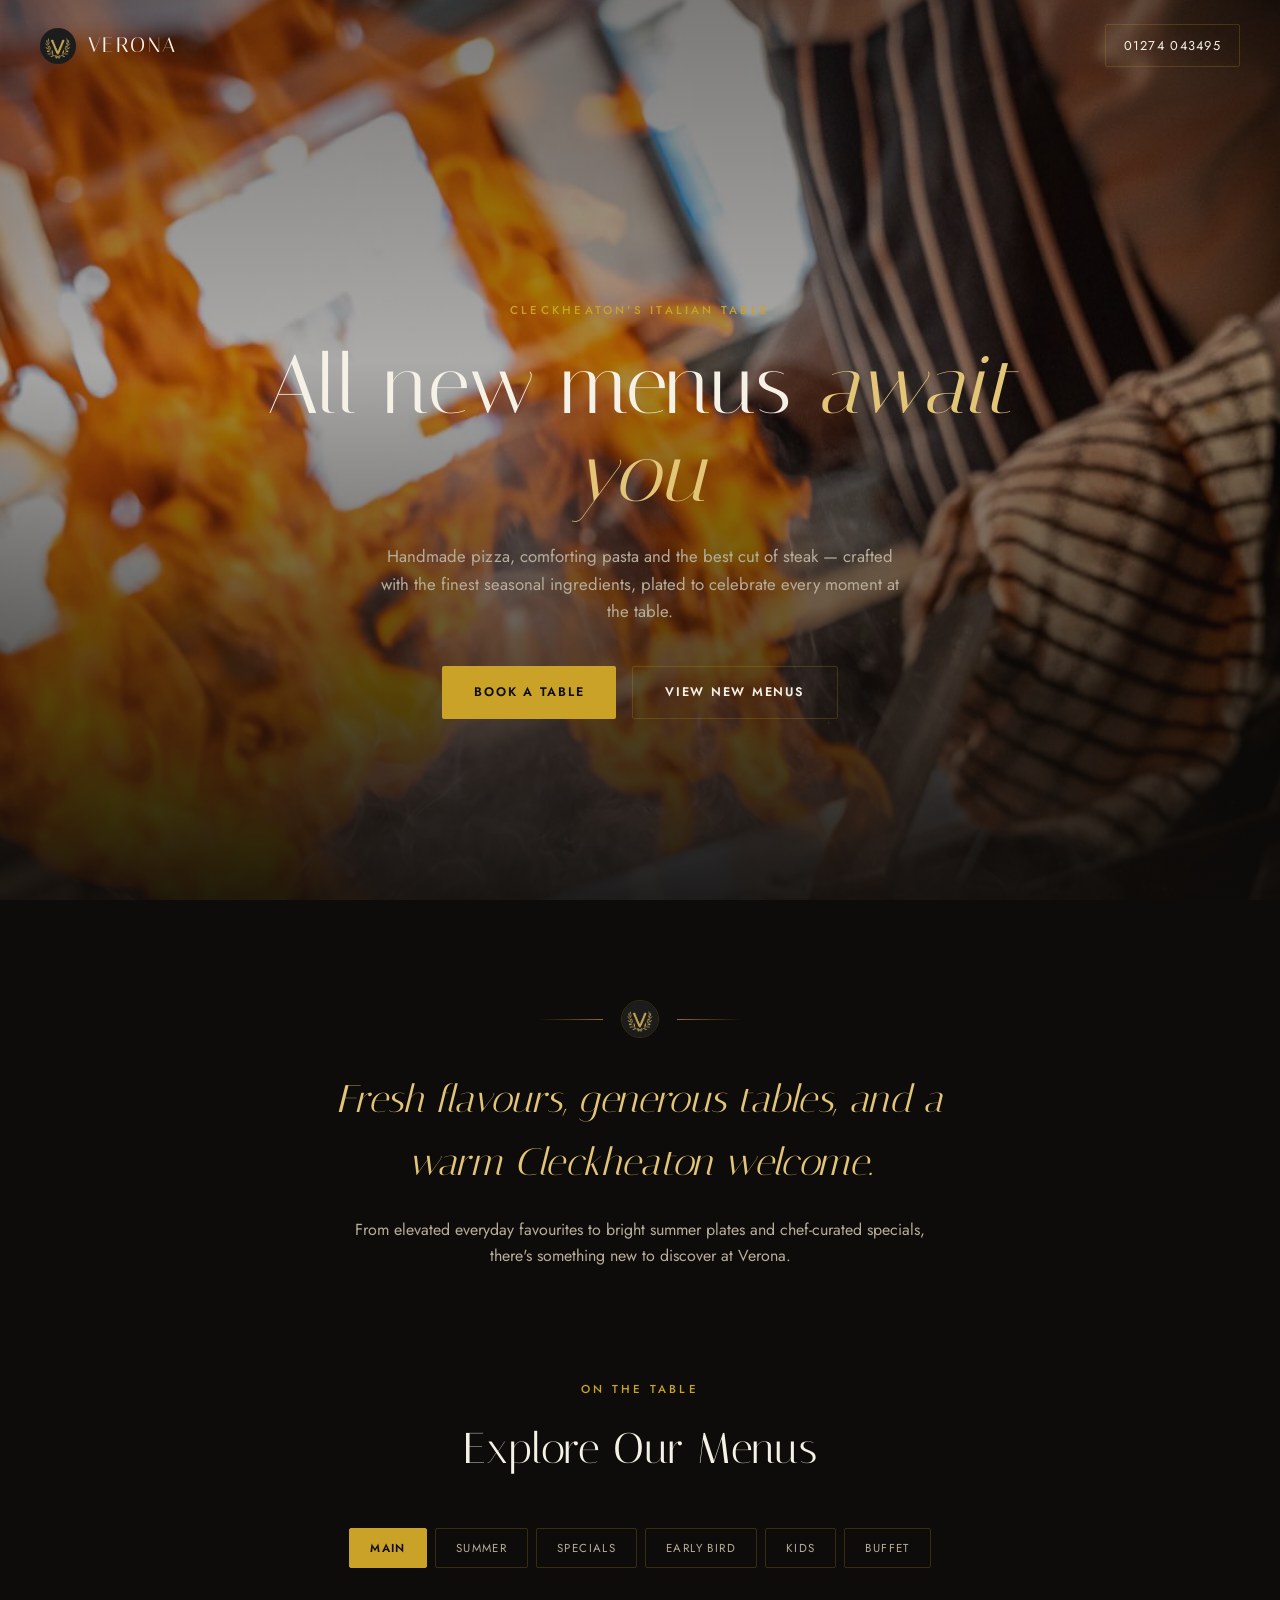
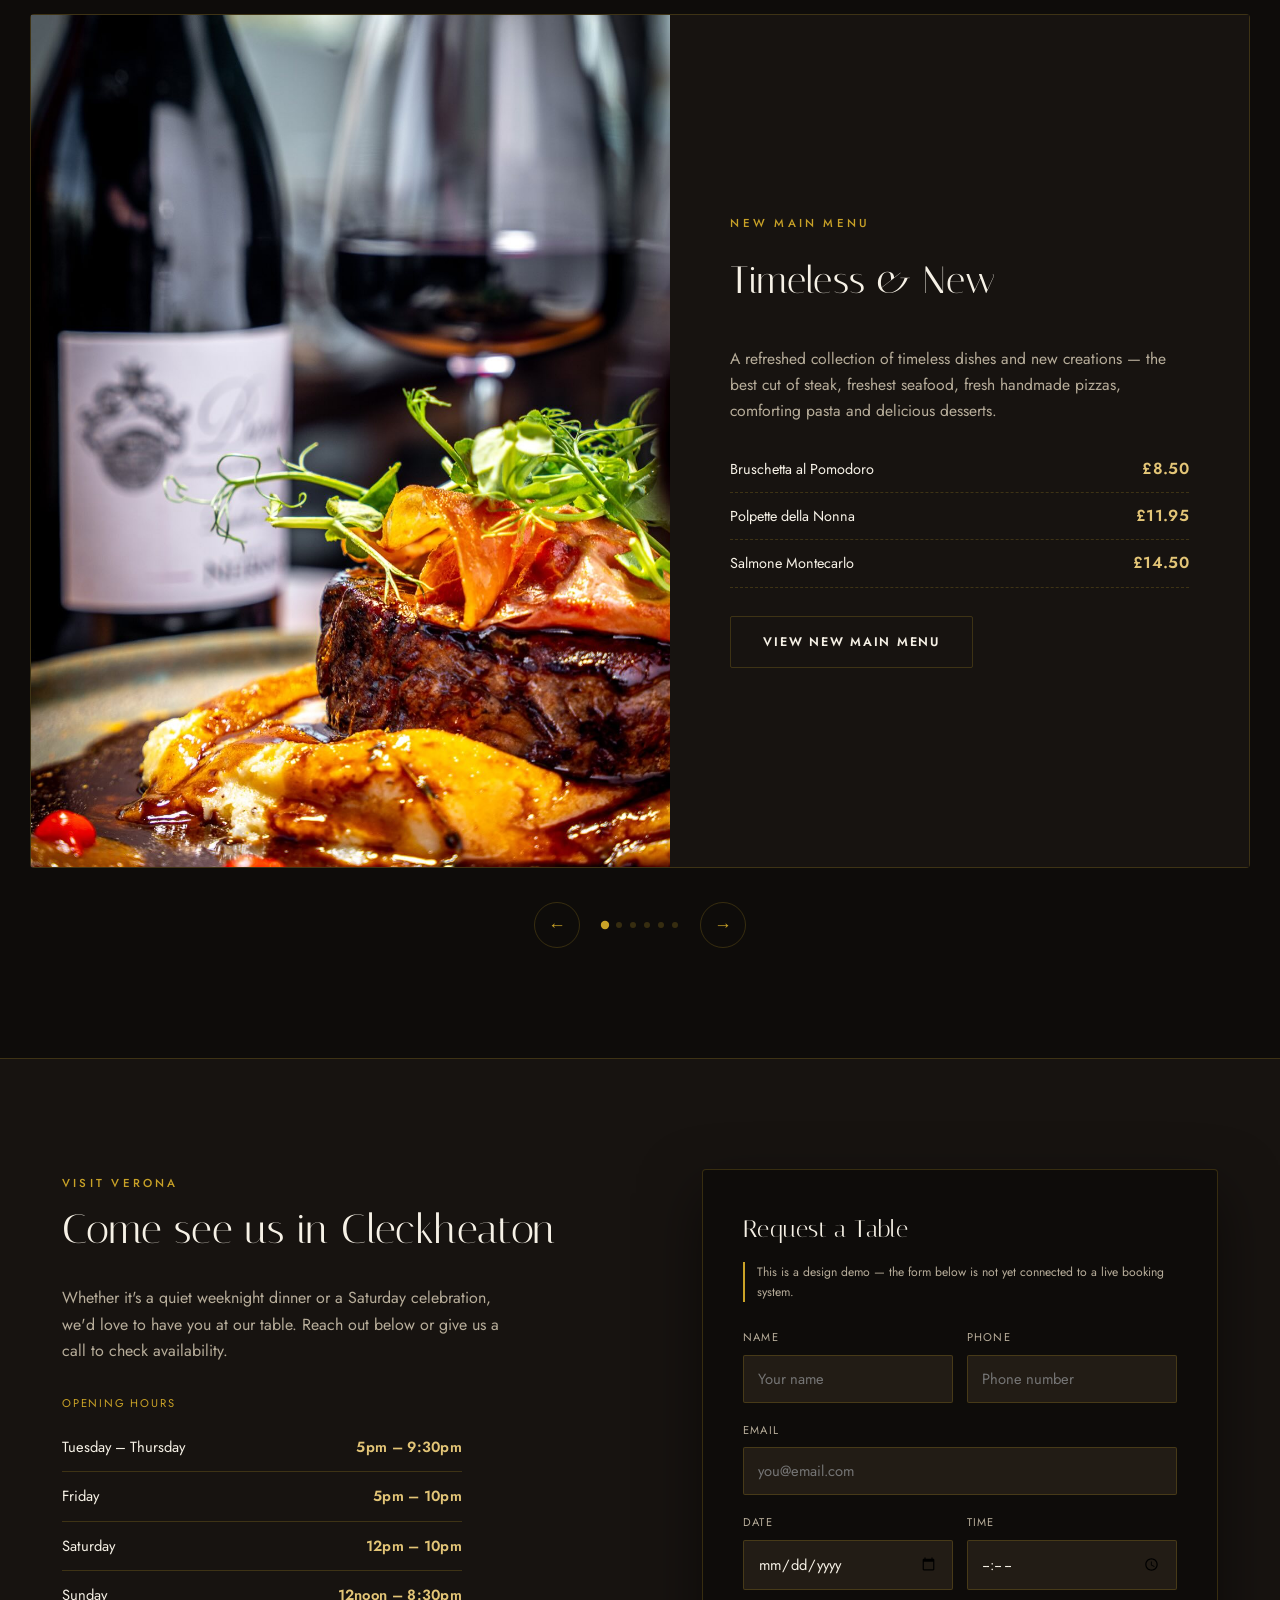
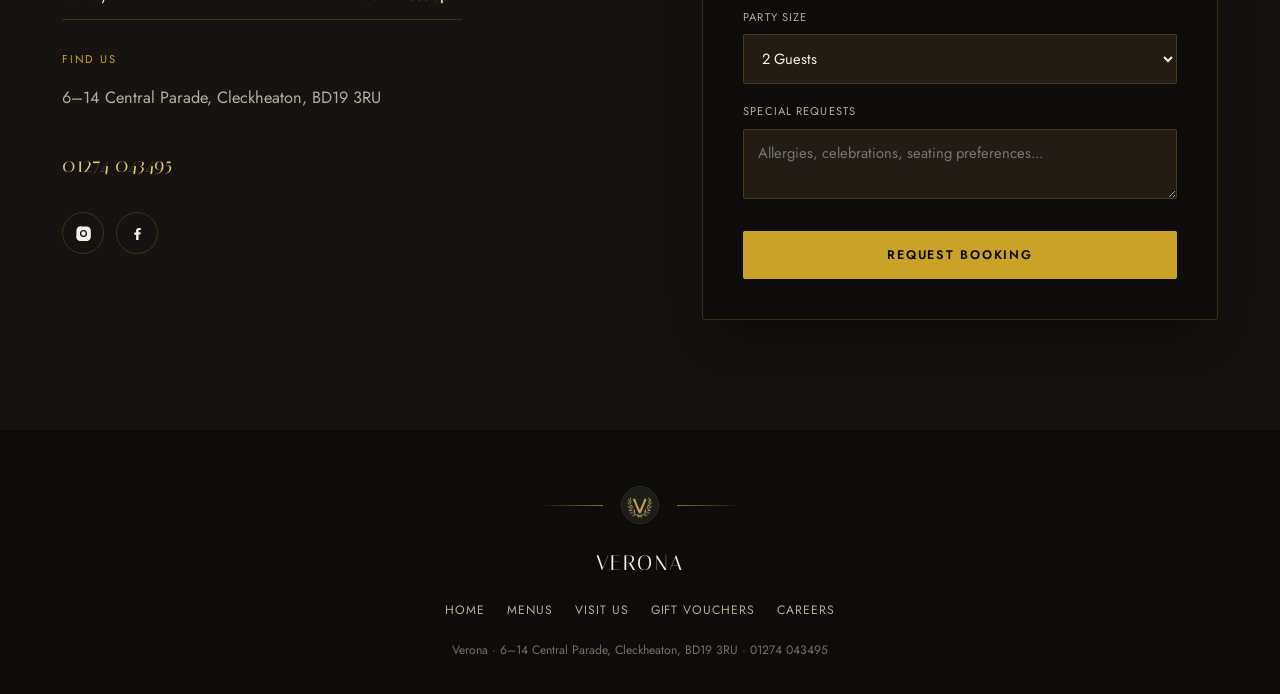
==== commit 9639e61b: "fix fonts and menu images" ====
--- a/index.html
+++ b/index.html
@@ -24,10 +24,21 @@
     <button class="burger" id="burger" aria-label="Toggle menu"><span></span><span></span><span></span></button>
     <ul class="nav-links" id="navLinks">
       <li><a href="#home">Home</a></li>
-      <li><a href="#menus">Menus</a></li>
+      <li class="has-dropdown">
+        <button class="nav-drop-toggle" type="button">Menus <span class="caret"></span></button>
+        <ul class="dropdown-menu">
+          <li class="all-menus"><a href="#menus">All Menus</a></li>
+          <li><a href="main-menu.html">Main</a></li>
+          <li><a href="summer-menu.html">Summer</a></li>
+          <li><a href="specials.html">Specials</a></li>
+          <li><a href="early-bird.html">Early Bird</a></li>
+          <li><a href="childrens-menu.html">Kids</a></li>
+          <li><a href="buffet-menu.html">Buffet</a></li>
+        </ul>
+      </li>
       <li><a href="#visit">Visit Us</a></li>
-      <li><a href="#">Gift Vouchers</a></li>
-      <li><a href="#">Careers</a></li>
+      <li><a href="gift-vouchers.html">Gift Vouchers</a></li>
+      <li><a href="careers.html">Careers</a></li>
       <li><a class="nav-cta" href="#visit">Book a Table</a></li>
     </ul>
   </div>
@@ -73,7 +84,7 @@
     <div class="carousel-track" id="carouselTrack">
 
       <article class="slide">
-        <div class="slide-img"><img src="images/steak.jpg" alt="New Main Menu at Verona"></div>
+        <div class="slide-img"><img src="images/steak.jpg" alt="New Main Menu at Verona" style="object-position:center 72%;"></div>
         <div class="slide-body">
           <span class="eyebrow">New Main Menu</span>
           <h3>Timeless &amp; New</h3>
@@ -83,7 +94,7 @@
             <li>Polpette della Nonna <span class="price">£11.95</span></li>
             <li>Salmone Montecarlo <span class="price">£14.50</span></li>
           </ul>
-          <a class="btn btn-ghost" href="https://www.veronacleckheaton.com/menus/main-menu">View New Main Menu</a>
+          <a class="btn btn-ghost" href="main-menu.html">View New Main Menu</a>
         </div>
       </article>
 
@@ -98,12 +109,12 @@
             <li>Scottish Mussels · Paillard of Chicken — all with a side of fries</li>
             <li>Saturdays, 12pm – 3:30pm <span class="price">£15.95</span></li>
           </ul>
-          <a class="btn btn-ghost" href="https://www.veronacleckheaton.com/menus/summer-menu">View New Summer Menu</a>
-        </div>
-      </article>
-
-      <article class="slide">
-        <div class="slide-img"><img src="images/706064922_17867067228624778_53595384746829227_n.jpg" alt="Chef's Specials at Verona"></div>
+          <a class="btn btn-ghost" href="summer-menu.html">View New Summer Menu</a>
+        </div>
+      </article>
+
+      <article class="slide">
+        <div class="slide-img"><img src="images/pizza2.jpg" alt="Chef's Specials at Verona"></div>
         <div class="slide-body">
           <span class="eyebrow">New Special Menu</span>
           <h3>Chef Inspired</h3>
@@ -113,7 +124,7 @@
             <li>Unique creations from our culinary team</li>
             <li>Limited availability — don't miss out</li>
           </ul>
-          <a class="btn btn-ghost" href="https://www.veronacleckheaton.com/menus/specials">View New Specials Menu</a>
+          <a class="btn btn-ghost" href="specials.html">View New Specials Menu</a>
         </div>
       </article>
 
@@ -128,12 +139,12 @@
             <li>Includes many classic dishes from the main menu</li>
             <li>Dine early and save</li>
           </ul>
-          <a class="btn btn-ghost" href="https://www.veronacleckheaton.com/menus/early-bird">View New Early Bird Menu</a>
-        </div>
-      </article>
-
-      <article class="slide">
-        <div class="slide-img"><img src="images/pasta.jpg" alt="Kids Menu at Verona"></div>
+          <a class="btn btn-ghost" href="early-bird.html">View New Early Bird Menu</a>
+        </div>
+      </article>
+
+      <article class="slide">
+        <div class="slide-img"><img src="images/meatballs.jpg" alt="Kids Menu at Verona" style="object-position:center 72%;"></div>
         <div class="slide-body">
           <span class="eyebrow">New Kids Menu</span>
           <h3>Little Appetites, Big Smiles</h3>
@@ -143,7 +154,7 @@
             <li>Creamy pasta</li>
             <li>Fresh handmade chicken goujons</li>
           </ul>
-          <a class="btn btn-ghost" href="https://www.veronacleckheaton.com/menus/childrens-menu">View New Kids Menu</a>
+          <a class="btn btn-ghost" href="childrens-menu.html">View New Kids Menu</a>
         </div>
       </article>
 
@@ -158,7 +169,7 @@
             <li>Green Room seats up to 25 guests</li>
             <li>Saturdays, 12pm – 3pm</li>
           </ul>
-          <a class="btn btn-ghost" href="https://www.veronacleckheaton.com/menus/buffet-menu">View Celebration Buffet Menu</a>
+          <a class="btn btn-ghost" href="buffet-menu.html">View Celebration Buffet Menu</a>
         </div>
       </article>
 
@@ -266,8 +277,8 @@
       <a href="#home">Home</a>
       <a href="#menus">Menus</a>
       <a href="#visit">Visit Us</a>
-      <a href="#">Gift Vouchers</a>
-      <a href="#">Careers</a>
+      <a href="gift-vouchers.html">Gift Vouchers</a>
+      <a href="careers.html">Careers</a>
     </div>
     <div class="fine">Verona · 6–14 Central Parade, Cleckheaton, BD19 3RU · 01274 043495</div>
   </div>
--- a/styles.css
+++ b/styles.css
@@ -124,6 +124,53 @@
 }
 .nav-cta:hover{background:var(--gold-soft); border-color:transparent!important;}
 .burger{display:none;}
+
+/* ---------- NAV: Menus dropdown ---------- */
+.has-dropdown{position:relative;}
+.nav-drop-toggle{
+  background:none; border:none; color:var(--cream); font-family:inherit;
+  font-size:0.78rem; letter-spacing:0.1em; text-transform:uppercase; font-weight:500;
+  padding:6px 0; margin:0; cursor:pointer;
+  display:flex; align-items:center; gap:7px;
+  border-bottom:1px solid transparent;
+  transition:border-color .25s ease, color .25s ease;
+}
+.nav-drop-toggle .caret{
+  width:7px; height:7px; margin-top:-3px;
+  border-right:1px solid currentColor; border-bottom:1px solid currentColor;
+  transform:rotate(45deg); transition:transform .25s ease;
+}
+.nav-drop-toggle:hover{border-color:var(--gold); color:var(--gold-soft);}
+.has-dropdown.open .nav-drop-toggle{border-color:var(--gold); color:var(--gold-soft);}
+.has-dropdown.open .nav-drop-toggle .caret{transform:rotate(-135deg); margin-top:4px;}
+
+.dropdown-menu{
+  list-style:none; margin:0; padding:10px;
+  position:absolute; top:100%; left:50%;
+  transform:translate(-50%,6px);
+  min-width:190px;
+  background:rgba(14,12,10,0.98);
+  border:1px solid var(--line); border-radius:4px;
+  box-shadow:var(--shadow);
+  opacity:0; visibility:hidden; pointer-events:none;
+  transition:opacity .2s ease, transform .2s ease;
+  z-index:80;
+}
+.has-dropdown.open .dropdown-menu{
+  opacity:1; visibility:visible; pointer-events:auto; transform:translate(-50%,0);
+}
+.dropdown-menu li{list-style:none;}
+.dropdown-menu a{
+  display:block; padding:9px 14px;
+  font-size:0.75rem; letter-spacing:0.08em; text-transform:uppercase;
+  color:var(--muted); border-radius:2px;
+  border-bottom:none!important;
+  transition:background .2s ease, color .2s ease;
+}
+.dropdown-menu a:hover{background:rgba(201,162,39,0.12); color:var(--gold-soft);}
+.dropdown-menu .all-menus a{
+  color:var(--gold-soft); border-bottom:1px solid var(--line)!important; margin-bottom:6px; padding-bottom:12px; border-radius:2px 2px 0 0;
+}
 
 /* ---------- BUTTONS ---------- */
 .btn{
@@ -211,7 +258,7 @@
   border-bottom:1px dashed var(--line);
   padding-bottom:10px;
 }
-.slide-facts li .price{margin-left:auto; color:var(--gold-soft); font-family:'Italiana', serif; font-size:1.05rem;}
+.slide-facts li .price{margin-left:auto; color:var(--gold-soft); font-family:'Jost', sans-serif; font-weight:600; letter-spacing:0.02em; font-size:1rem;}
 .slide-body .btn{margin-top:28px; align-self:flex-start;}
 
 .carousel-nav{
@@ -253,7 +300,7 @@
 .hours-table{width:100%; border-collapse:collapse; max-width:400px;}
 .hours-table tr{border-bottom:1px solid var(--line);}
 .hours-table td{padding:12px 0; font-size:0.92rem;}
-.hours-table td:last-child{text-align:right; color:var(--gold-soft); font-family:'Italiana', serif;}
+.hours-table td:last-child{text-align:right; color:var(--gold-soft); font-family:'Jost', sans-serif; font-weight:600; letter-spacing:0.02em;}
 .addr{font-size:1.02rem; margin-bottom:6px;}
 .phone-link{color:var(--gold-soft); font-family:'Italiana', serif; font-size:1.3rem; display:inline-block; margin-top:6px;}
 .social-row{display:flex; gap:12px; margin-top:24px;}
@@ -324,7 +371,8 @@
   .top-strip .tel{padding:8px 14px; font-size:0.72rem;}
   .site-nav .bar{padding:14px 20px;}
   .nav-links{
-    position:fixed; top:64px; left:0; right:0; bottom:0;
+    position:fixed; top:64px; left:0; right:0;
+    height:calc(100vh - 64px); height:calc(100dvh - 64px);
     background:var(--noir); flex-direction:column; align-items:flex-start;
     padding:30px 26px; gap:4px; overflow-y:auto;
     transform:translateX(-100%); transition:transform .4s ease;
@@ -333,6 +381,20 @@
   .nav-links.open{transform:translateX(0);}
   .nav-links a{display:block; width:100%; padding:14px 0; border-bottom:1px solid var(--line)!important;}
   .nav-cta{margin-top:12px; display:inline-block;}
+
+  .has-dropdown{width:100%;}
+  .nav-drop-toggle{width:100%; justify-content:space-between; padding:14px 0; border-bottom:1px solid var(--line);}
+  .dropdown-menu{
+    position:static; transform:none; min-width:0;
+    opacity:1; visibility:visible; pointer-events:auto;
+    background:transparent; border:none; box-shadow:none;
+    padding:0; margin:0 0 0 14px;
+    max-height:0; overflow:hidden;
+    transition:max-height .35s ease;
+  }
+  .has-dropdown.open .dropdown-menu{max-height:400px; transform:none;}
+  .nav-links .dropdown-menu a{padding:12px 0; border-bottom:1px dashed var(--line)!important; color:var(--cream); font-size:0.74rem;}
+  .dropdown-menu .all-menus a{border-bottom:1px dashed var(--line)!important; margin-bottom:0; padding-bottom:12px; border-radius:0;}
   .burger{
     display:flex; flex-direction:column; gap:5px; background:none; border:none; cursor:pointer; padding:8px; z-index:80;
   }
@@ -345,6 +407,220 @@
   .tabs button{padding:9px 14px; font-size:0.66rem;}
 }
 
+/* ---------- MENU PAGES ---------- */
+.menu-hero{
+  position:relative; min-height:50vh; display:flex; align-items:flex-end;
+  background-size:cover; background-position:center;
+}
+.menu-hero-inner{position:relative; z-index:2; width:100%; padding:170px 0 56px; text-align:center;}
+.menu-hero .eyebrow{display:block; margin-bottom:16px;}
+.menu-hero h1{font-size:clamp(2.1rem,5vw,3.4rem);}
+.menu-hero .meta{
+  color:var(--gold-soft); font-family:'Jost', sans-serif; font-weight:600; letter-spacing:0.03em;
+  font-size:1.2rem; margin-top:18px; display:inline-block;
+  text-shadow:0 2px 6px rgba(0,0,0,0.9), 0 1px 14px rgba(0,0,0,0.7);
+}
+.menu-hero .avail{
+  color:var(--cream); font-size:0.86rem; margin-top:10px; letter-spacing:0.03em;
+  max-width:520px; margin-left:auto; margin-right:auto;
+  text-shadow:0 1px 5px rgba(0,0,0,0.95), 0 1px 12px rgba(0,0,0,0.7);
+}
+
+.menu-switch{
+  background:var(--noir-2); border-bottom:1px solid var(--line); overflow-x:auto;
+}
+.menu-switch .wrap{display:flex; gap:8px; padding:16px 32px; justify-content:center; min-width:max-content; margin:0 auto;}
+.menu-switch a{
+  white-space:nowrap; font-size:0.72rem; letter-spacing:0.1em; text-transform:uppercase;
+  padding:10px 18px; border:1px solid var(--line); border-radius:2px; color:var(--muted);
+  transition:all .25s ease;
+}
+.menu-switch a:hover{border-color:var(--gold); color:var(--gold-soft);}
+.menu-switch a.active{background:var(--gold); border-color:var(--gold); color:var(--noir); font-weight:600;}
+
+.menu-body{padding:84px 0 20px;}
+.menu-category{margin-bottom:66px;}
+.cat-head{display:flex; align-items:center; gap:18px; justify-content:center; margin-bottom:6px;}
+.cat-head .line{flex:1; max-width:170px; height:1px; background:linear-gradient(90deg, transparent, var(--gold-deep));}
+.cat-head .line.right{background:linear-gradient(90deg, var(--gold-deep), transparent);}
+.cat-head h3{font-size:clamp(1.35rem,2.4vw,1.85rem); color:var(--gold-soft); text-align:center; white-space:nowrap;}
+.cat-sub{text-align:center; color:var(--muted); font-size:0.76rem; letter-spacing:0.14em; text-transform:uppercase; margin:0 0 36px;}
+
+.menu-items{list-style:none; margin:0; padding:0; column-count:2; column-gap:56px;}
+.menu-items.single{column-count:1; max-width:640px; margin:0 auto;}
+.menu-items li{break-inside:avoid; margin-bottom:26px;}
+.item-top{display:flex; align-items:baseline; gap:12px;}
+.item-name{font-family:'Italiana', serif; font-size:1.06rem; color:var(--cream);}
+.item-name em{color:var(--muted); font-style:normal; font-size:0.82rem;}
+.item-price{margin-left:auto; color:var(--gold-soft); font-family:'Jost', sans-serif; font-weight:600; letter-spacing:0.02em; font-size:0.98rem; white-space:nowrap;}
+.item-desc{color:var(--muted); font-size:0.87rem; margin:6px 0 0; line-height:1.55;}
+.item-tag{display:inline-block; font-size:0.66rem; letter-spacing:0.08em; color:var(--gold); border:1px solid var(--line); padding:2px 8px; border-radius:2px; margin-top:8px;}
+
+.menu-note{
+  max-width:720px; margin:0 auto 54px; text-align:center; color:var(--muted);
+  font-size:0.84rem; border-top:1px solid var(--line); border-bottom:1px solid var(--line);
+  padding:18px 24px;
+}
+.sauce-box{
+  max-width:640px; margin:-16px auto 64px; text-align:center;
+  border:1px solid var(--line); padding:26px; border-radius:4px; background:var(--noir-2);
+}
+.sauce-box .label{display:block; font-size:0.7rem; letter-spacing:0.16em; text-transform:uppercase; color:var(--gold); margin-bottom:14px;}
+.sauce-box ul{list-style:none; margin:0; padding:0; display:flex; flex-wrap:wrap; justify-content:center; gap:10px;}
+.sauce-box li{font-size:0.85rem; color:var(--cream); border:1px solid var(--line); padding:6px 16px; border-radius:20px;}
+
+.perfect-for{max-width:560px; margin:0 auto 64px; text-align:center;}
+.perfect-for .label{display:block; font-size:0.7rem; letter-spacing:0.16em; text-transform:uppercase; color:var(--gold); margin-bottom:16px;}
+.perfect-for ul{list-style:none; margin:0; padding:0; display:flex; flex-direction:column; gap:10px;}
+.perfect-for li{color:var(--muted); font-size:0.94rem;}
+
+.drink-row{display:flex; flex-wrap:wrap; justify-content:center; gap:14px; max-width:760px; margin:0 auto 64px;}
+.drink-row .opt{flex:1 1 150px; text-align:center; border:1px solid var(--line); padding:22px 14px; border-radius:4px;}
+.drink-row .opt .ic{font-family:'Italiana', serif; font-size:1.6rem; color:var(--gold-soft); display:block; margin-bottom:6px;}
+.drink-row .opt span.txt{font-size:0.74rem; letter-spacing:0.06em; text-transform:uppercase; color:var(--muted);}
+
+.menu-cta{text-align:center; padding:46px 0 96px;}
+.menu-cta p{color:var(--muted); margin-bottom:22px;}
+.menu-cta .actions{display:flex; gap:16px; justify-content:center; flex-wrap:wrap;}
+
+@media(max-width:760px){
+  .menu-items{column-count:1;}
+  .cat-head .line{display:none;}
+  .menu-switch .wrap{padding:14px 20px;}
+}
+
+/* ---------- GIFT VOUCHERS PAGE ---------- */
+.purchase-grid{
+  display:grid; grid-template-columns:1fr 1fr; gap:24px;
+  margin:0 auto 64px; max-width:900px;
+}
+.purchase-card{
+  background:var(--noir-2); border:1px solid var(--line); border-radius:4px;
+  padding:34px 34px;
+}
+.purchase-num{
+  display:block; font-family:'Italiana', serif; font-size:1.1rem;
+  color:var(--gold-deep); letter-spacing:0.08em; margin-bottom:16px;
+}
+.purchase-card h4{font-family:'Italiana', serif; font-weight:400; font-size:1.3rem; margin:0 0 12px; color:var(--cream);}
+.purchase-card p{color:var(--muted); font-size:0.92rem; margin:0;}
+.inline-tel{color:var(--gold-soft); border-bottom:1px dashed var(--gold-deep);}
+
+.showcase-grid{
+  display:grid; grid-template-columns:0.9fr 1.1fr; gap:56px; align-items:center;
+  margin-bottom:64px;
+}
+.showcase-img{
+  border-radius:4px; overflow:hidden; border:1px solid var(--line);
+  box-shadow:var(--shadow);
+}
+.showcase-img img{width:100%; display:block;}
+.showcase-list{list-style:none; margin:22px 0 28px; padding:0; display:flex; flex-direction:column; gap:12px;}
+.showcase-list li{
+  font-size:0.92rem; color:var(--muted);
+  border-bottom:1px dashed var(--line);
+  padding-bottom:12px;
+}
+.showcase-list li span{
+  color:var(--gold-soft); font-family:'Italiana', serif; font-size:1.02rem; margin-right:4px;
+}
+
+.terms-wrap{max-width:760px; margin:0 auto 64px;}
+.terms-list{
+  list-style:none; counter-reset:term; margin:0; padding:0;
+}
+.terms-list li{
+  counter-increment:term;
+  position:relative;
+  padding:16px 0 16px 40px;
+  border-bottom:1px solid var(--line);
+  color:var(--muted);
+  font-size:0.88rem;
+}
+.terms-list li:last-child{border-bottom:none;}
+.terms-list li::before{
+  content:counter(term);
+  position:absolute; left:0; top:16px;
+  font-family:'Italiana', serif; font-size:1rem; color:var(--gold);
+  width:28px;
+}
+
+/* ---------- CAREERS PAGE ---------- */
+.jobs-wrap{max-width:900px; margin:0 auto;}
+.job-card{
+  background:var(--noir-2); border:1px solid var(--line); border-radius:4px;
+  padding:40px 40px 42px;
+  margin-bottom:32px;
+  transition:border-color 0.25s ease, transform 0.25s ease, box-shadow 0.25s ease;
+}
+.job-card:hover{
+  border-color:var(--gold-deep);
+  transform:translateY(-4px);
+  box-shadow:var(--shadow);
+}
+.job-head{
+  display:flex; align-items:flex-start; justify-content:space-between; gap:20px;
+  flex-wrap:wrap;
+  border-bottom:1px solid var(--line);
+  padding-bottom:22px; margin-bottom:24px;
+}
+.job-head-text .job-num{
+  display:block; font-family:'Italiana', serif; font-size:0.95rem;
+  color:var(--gold-deep); letter-spacing:0.1em; margin-bottom:10px;
+}
+.job-head-text .job-title{font-size:clamp(1.4rem,2.6vw,1.9rem); color:var(--cream); margin:0; font-weight:400;}
+.job-tags{display:flex; flex-wrap:wrap; gap:8px;}
+.job-tags span{
+  font-size:0.72rem; letter-spacing:0.08em; text-transform:uppercase;
+  color:var(--gold-soft); border:1px solid var(--line);
+  padding:6px 14px; border-radius:20px; white-space:nowrap;
+  transition:border-color 0.2s ease, color 0.2s ease;
+}
+.job-card:hover .job-tags span{border-color:var(--gold-deep); color:var(--gold);}
+.job-card .job-subhead{
+  font-family:'Jost', sans-serif;
+  font-size:0.76rem; letter-spacing:0.16em; text-transform:uppercase;
+  color:var(--gold); margin:0 0 14px; font-weight:600;
+}
+.job-card ul{
+  list-style:none; margin:0 0 26px; padding:0;
+  display:flex; flex-direction:column; gap:11px;
+}
+.job-card ul:last-of-type{margin-bottom:30px;}
+.job-card li{
+  position:relative; padding-left:22px;
+  color:var(--muted); font-size:0.94rem;
+}
+.job-card li::before{
+  content:''; position:absolute; left:0; top:10px;
+  width:6px; height:6px; border-radius:50%; background:var(--gold-deep);
+}
+.job-card .btn{align-self:flex-start;}
+
+.why-work{max-width:760px; margin:0 auto 66px;}
+.why-grid{
+  display:grid; grid-template-columns:repeat(3,1fr); gap:20px; text-align:center;
+}
+.why-grid div{
+  border:1px solid var(--line); border-radius:4px; padding:26px 18px;
+  transition:border-color 0.25s ease, transform 0.25s ease;
+}
+.why-grid div:hover{border-color:var(--gold-deep); transform:translateY(-3px);}
+.why-grid .why-num{
+  display:block; font-family:'Italiana', serif; color:var(--gold); font-size:1.3rem; margin-bottom:10px;
+}
+.why-grid p{margin:0; color:var(--muted); font-size:0.88rem;}
+
+@media(max-width:720px){
+  .job-card{padding:30px 24px 32px;}
+  .why-grid{grid-template-columns:1fr;}
+}
+
+@media(max-width:900px){
+  .purchase-grid{grid-template-columns:1fr;}
+  .showcase-grid{grid-template-columns:1fr; gap:32px;}
+}
+
 @media (prefers-reduced-motion: reduce){
   *{animation-duration:0.01ms!important; transition-duration:0.01ms!important;}
 }
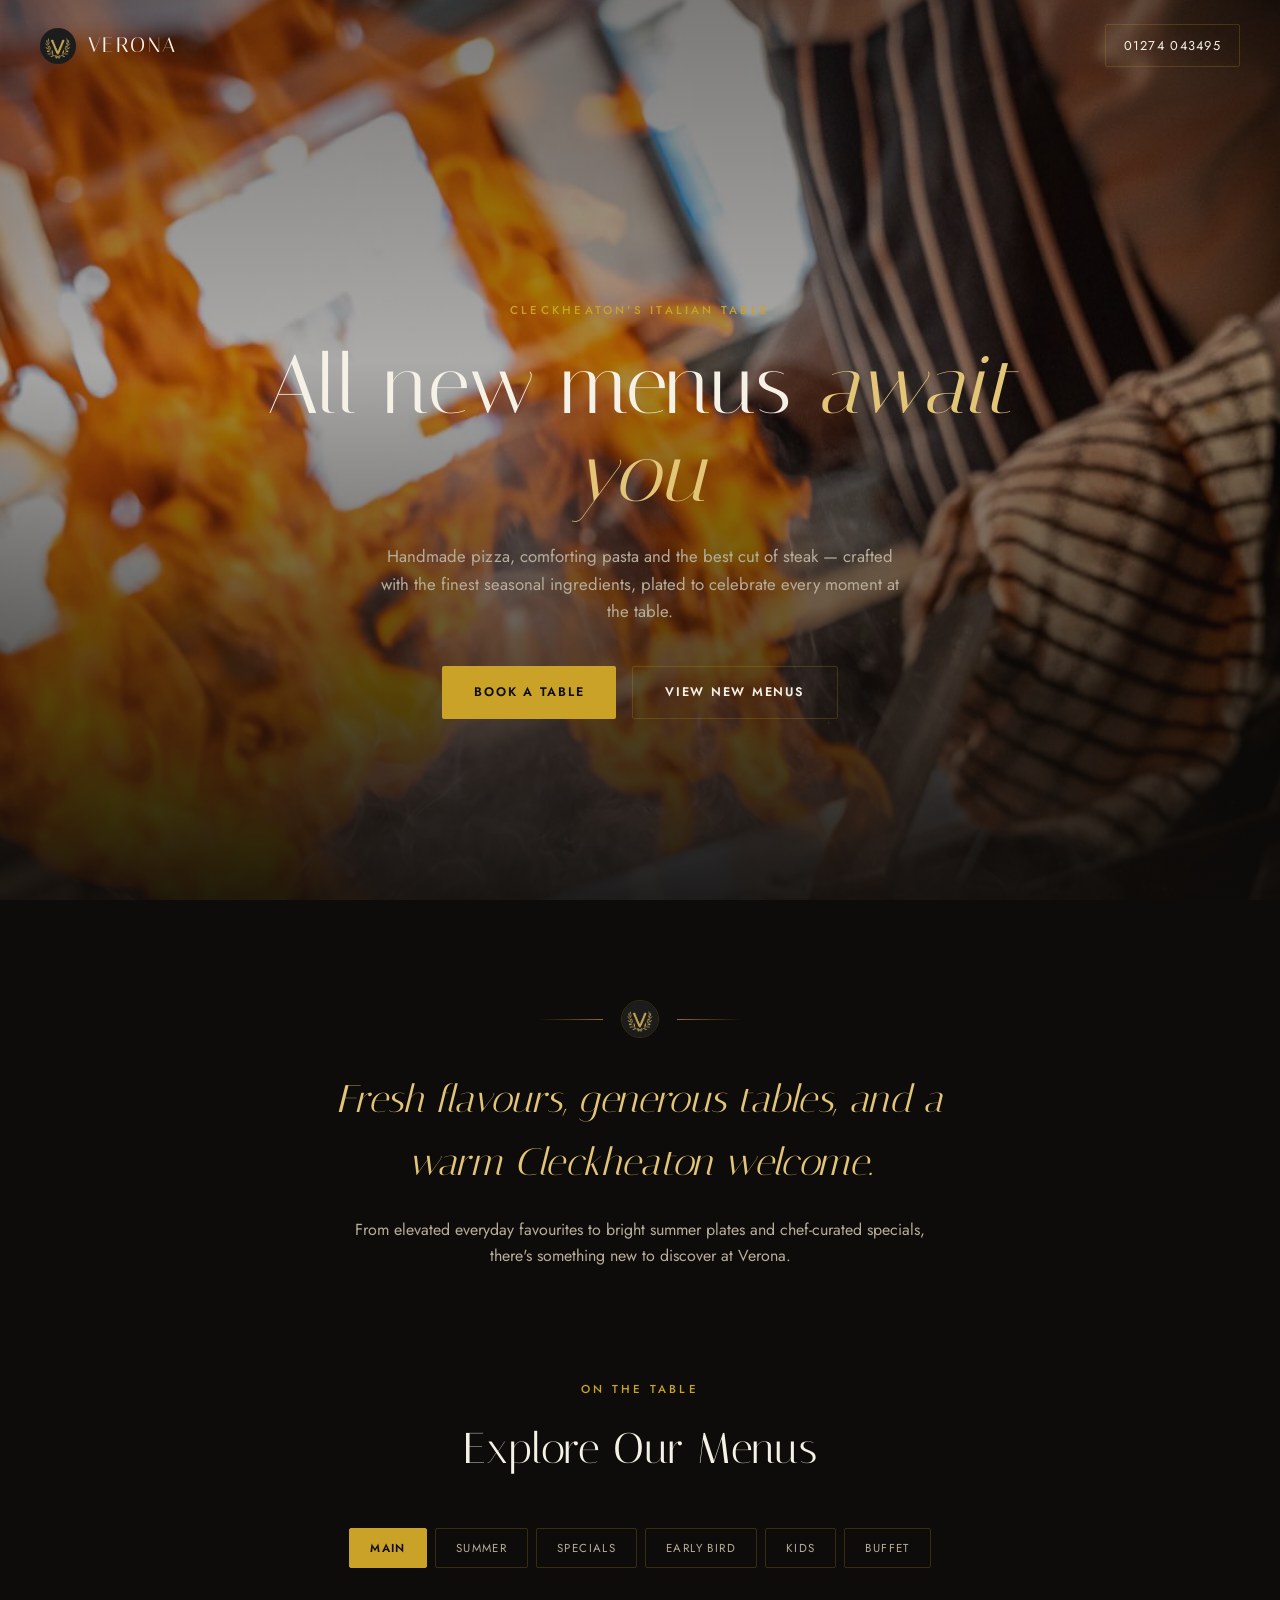
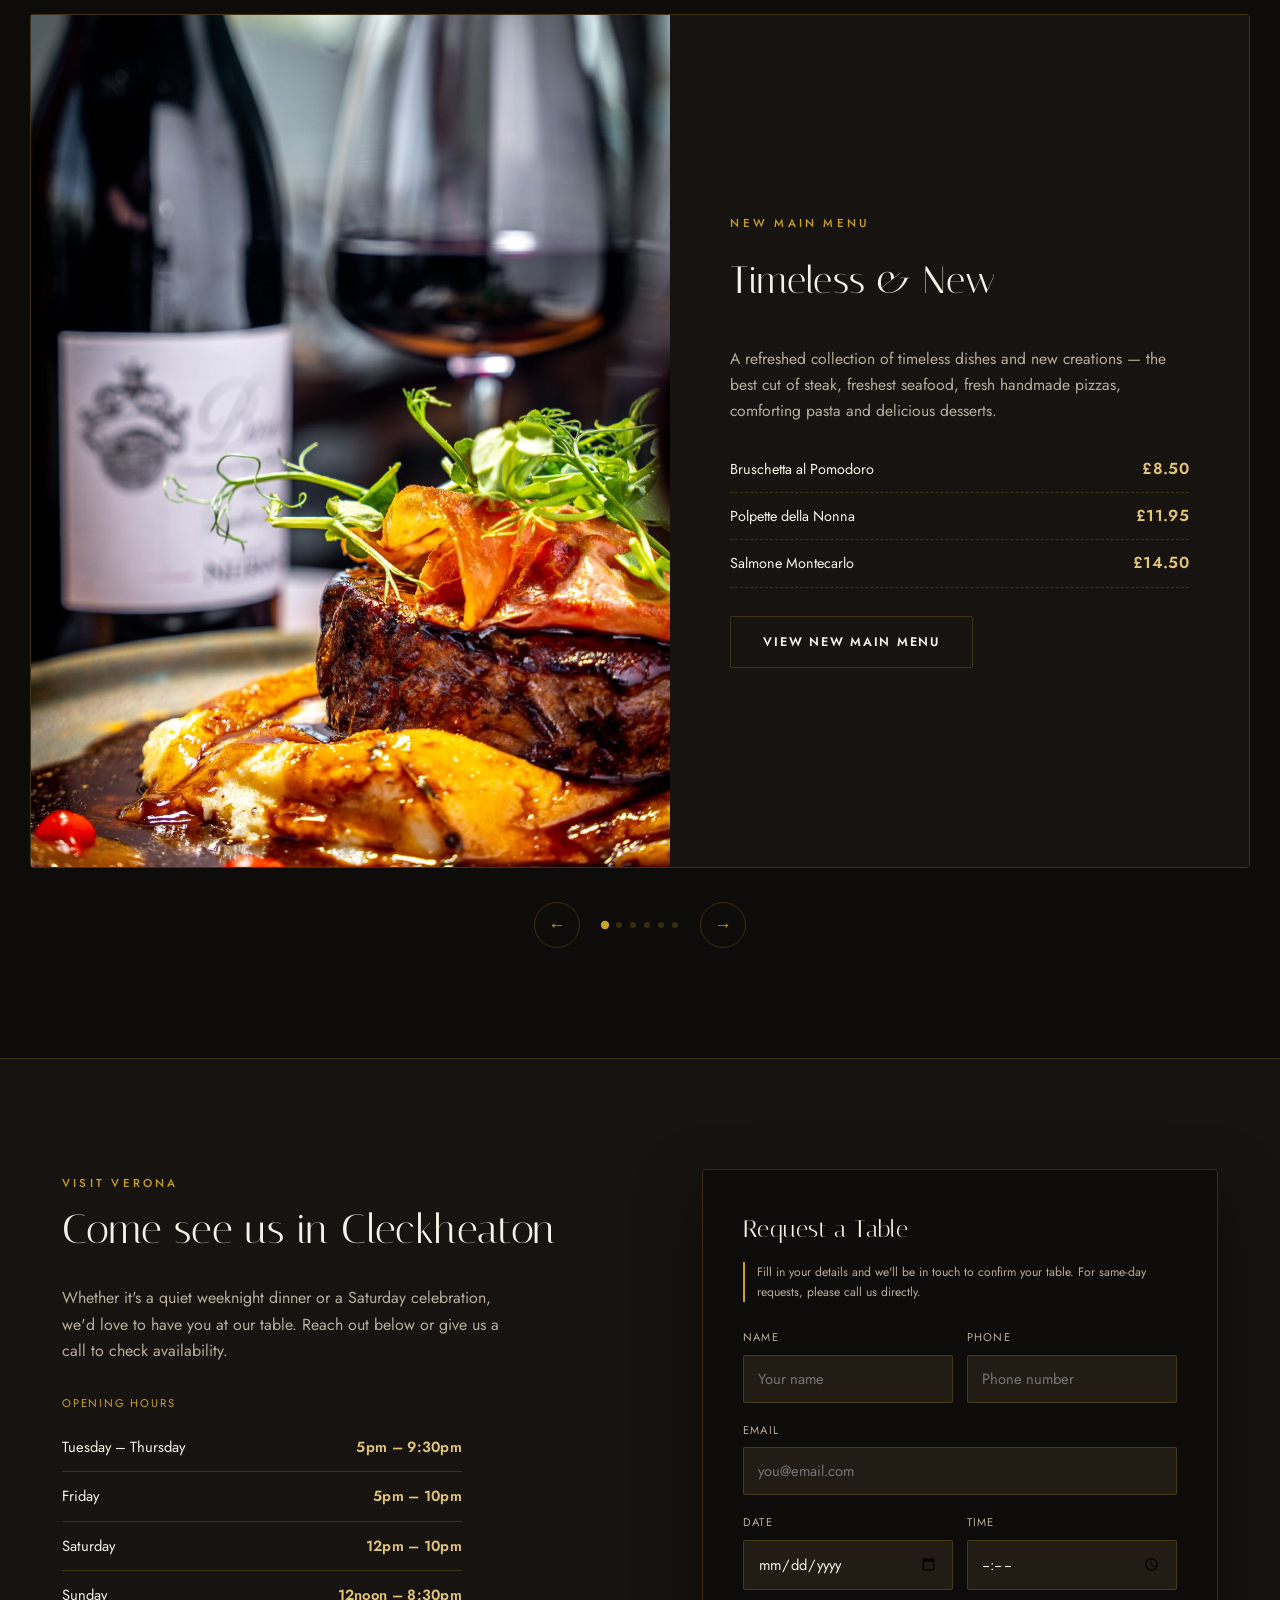
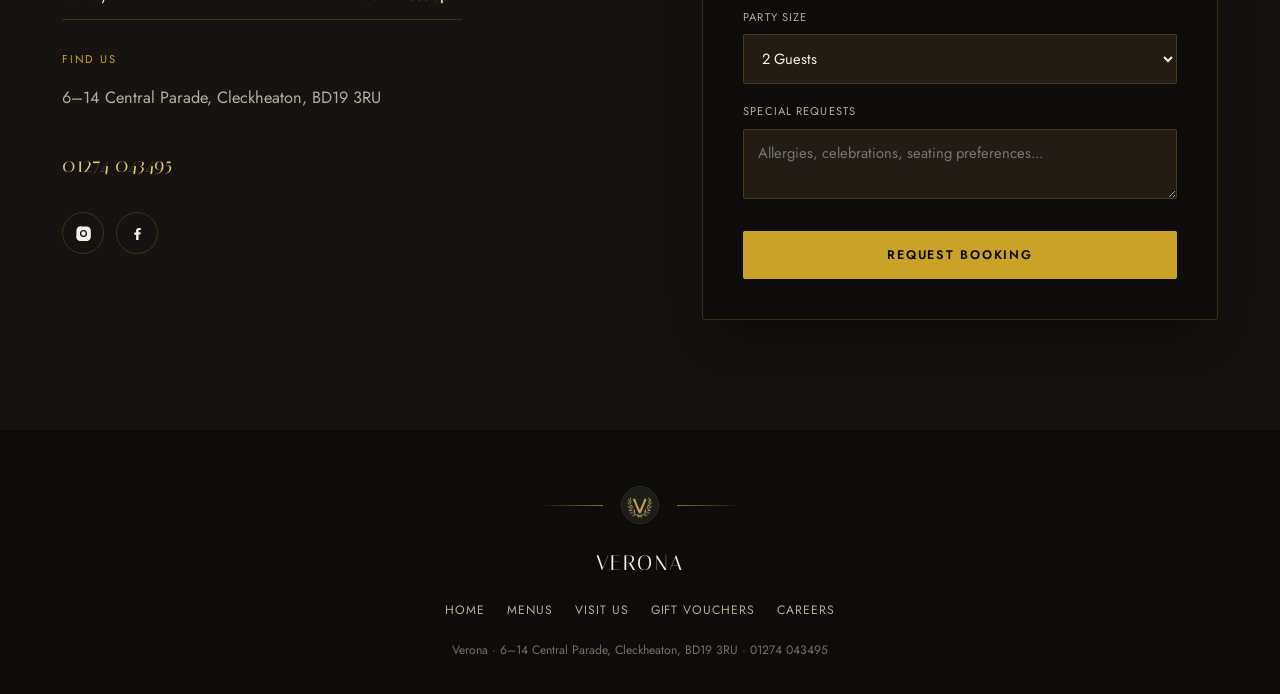
==== commit 0e210cee: "implement form-to-email and update fonts" ====
--- a/index.html
+++ b/index.html
@@ -221,35 +221,39 @@
 
     <div class="booking-card">
       <h3>Request a Table</h3>
-      <p class="demo-note">This is a design demo — the form below is not yet connected to a live booking system.</p>
+      <p class="demo-note">Fill in your details and we'll be in touch to confirm your table. For same-day requests, please call us directly.</p>
       <form id="bookingForm">
+        <input type="hidden" name="access_key" value="6bbcd285-b3f5-4c4e-b8cf-b02cddfe5884">
+        <input type="hidden" name="subject" value="New Table Booking Request — Verona">
+        <input type="hidden" name="from_name" value="Verona Website">
+        <input type="checkbox" name="botcheck" class="hidden" style="display:none" tabindex="-1" autocomplete="off">
         <div class="field-row">
           <div class="field">
             <label for="bname">Name</label>
-            <input id="bname" type="text" placeholder="Your name" required>
+            <input id="bname" name="name" type="text" placeholder="Your name" required>
           </div>
           <div class="field">
             <label for="bphone">Phone</label>
-            <input id="bphone" type="tel" placeholder="Phone number" required>
+            <input id="bphone" name="phone" type="tel" placeholder="Phone number" required>
           </div>
         </div>
         <div class="field">
           <label for="bemail">Email</label>
-          <input id="bemail" type="email" placeholder="you@email.com" required>
+          <input id="bemail" name="email" type="email" placeholder="you@email.com" required>
         </div>
         <div class="field-row">
           <div class="field">
             <label for="bdate">Date</label>
-            <input id="bdate" type="date">
+            <input id="bdate" name="date" type="date">
           </div>
           <div class="field">
             <label for="btime">Time</label>
-            <input id="btime" type="time">
+            <input id="btime" name="time" type="time">
           </div>
         </div>
         <div class="field">
           <label for="bguests">Party Size</label>
-          <select id="bguests">
+          <select id="bguests" name="party_size">
             <option>2 Guests</option>
             <option>3 Guests</option>
             <option>4 Guests</option>
@@ -259,7 +263,7 @@
         </div>
         <div class="field">
           <label for="bnote">Special Requests</label>
-          <textarea id="bnote" placeholder="Allergies, celebrations, seating preferences..."></textarea>
+          <textarea id="bnote" name="message" placeholder="Allergies, celebrations, seating preferences..."></textarea>
         </div>
         <button type="submit" class="btn btn-primary">Request Booking</button>
         <div class="confirm-msg" id="confirmMsg"></div>
--- a/styles.css
+++ b/styles.css
@@ -342,6 +342,7 @@
   display:none;
 }
 .confirm-msg.show{display:block;}
+.confirm-msg.error{color:#E28B7D; border-color:rgba(226,139,125,0.4);}
 
 @media(max-width:900px){
   .visit-grid{grid-template-columns:1fr; gap:50px;}
@@ -443,7 +444,16 @@
 .cat-head{display:flex; align-items:center; gap:18px; justify-content:center; margin-bottom:6px;}
 .cat-head .line{flex:1; max-width:170px; height:1px; background:linear-gradient(90deg, transparent, var(--gold-deep));}
 .cat-head .line.right{background:linear-gradient(90deg, var(--gold-deep), transparent);}
-.cat-head h3{font-size:clamp(1.35rem,2.4vw,1.85rem); color:var(--gold-soft); text-align:center; white-space:nowrap;}
+.cat-head h3{
+  font-family:'Jost', sans-serif;
+  font-weight:600;
+  font-size:clamp(1.15rem,2.1vw,1.55rem);
+  letter-spacing:0.04em;
+  color:var(--gold-soft);
+  text-align:center;
+  white-space:nowrap;
+  text-shadow:0 2px 6px rgba(0,0,0,0.9), 0 1px 14px rgba(0,0,0,0.6);
+}
 .cat-sub{text-align:center; color:var(--muted); font-size:0.76rem; letter-spacing:0.14em; text-transform:uppercase; margin:0 0 36px;}
 
 .menu-items{list-style:none; margin:0; padding:0; column-count:2; column-gap:56px;}
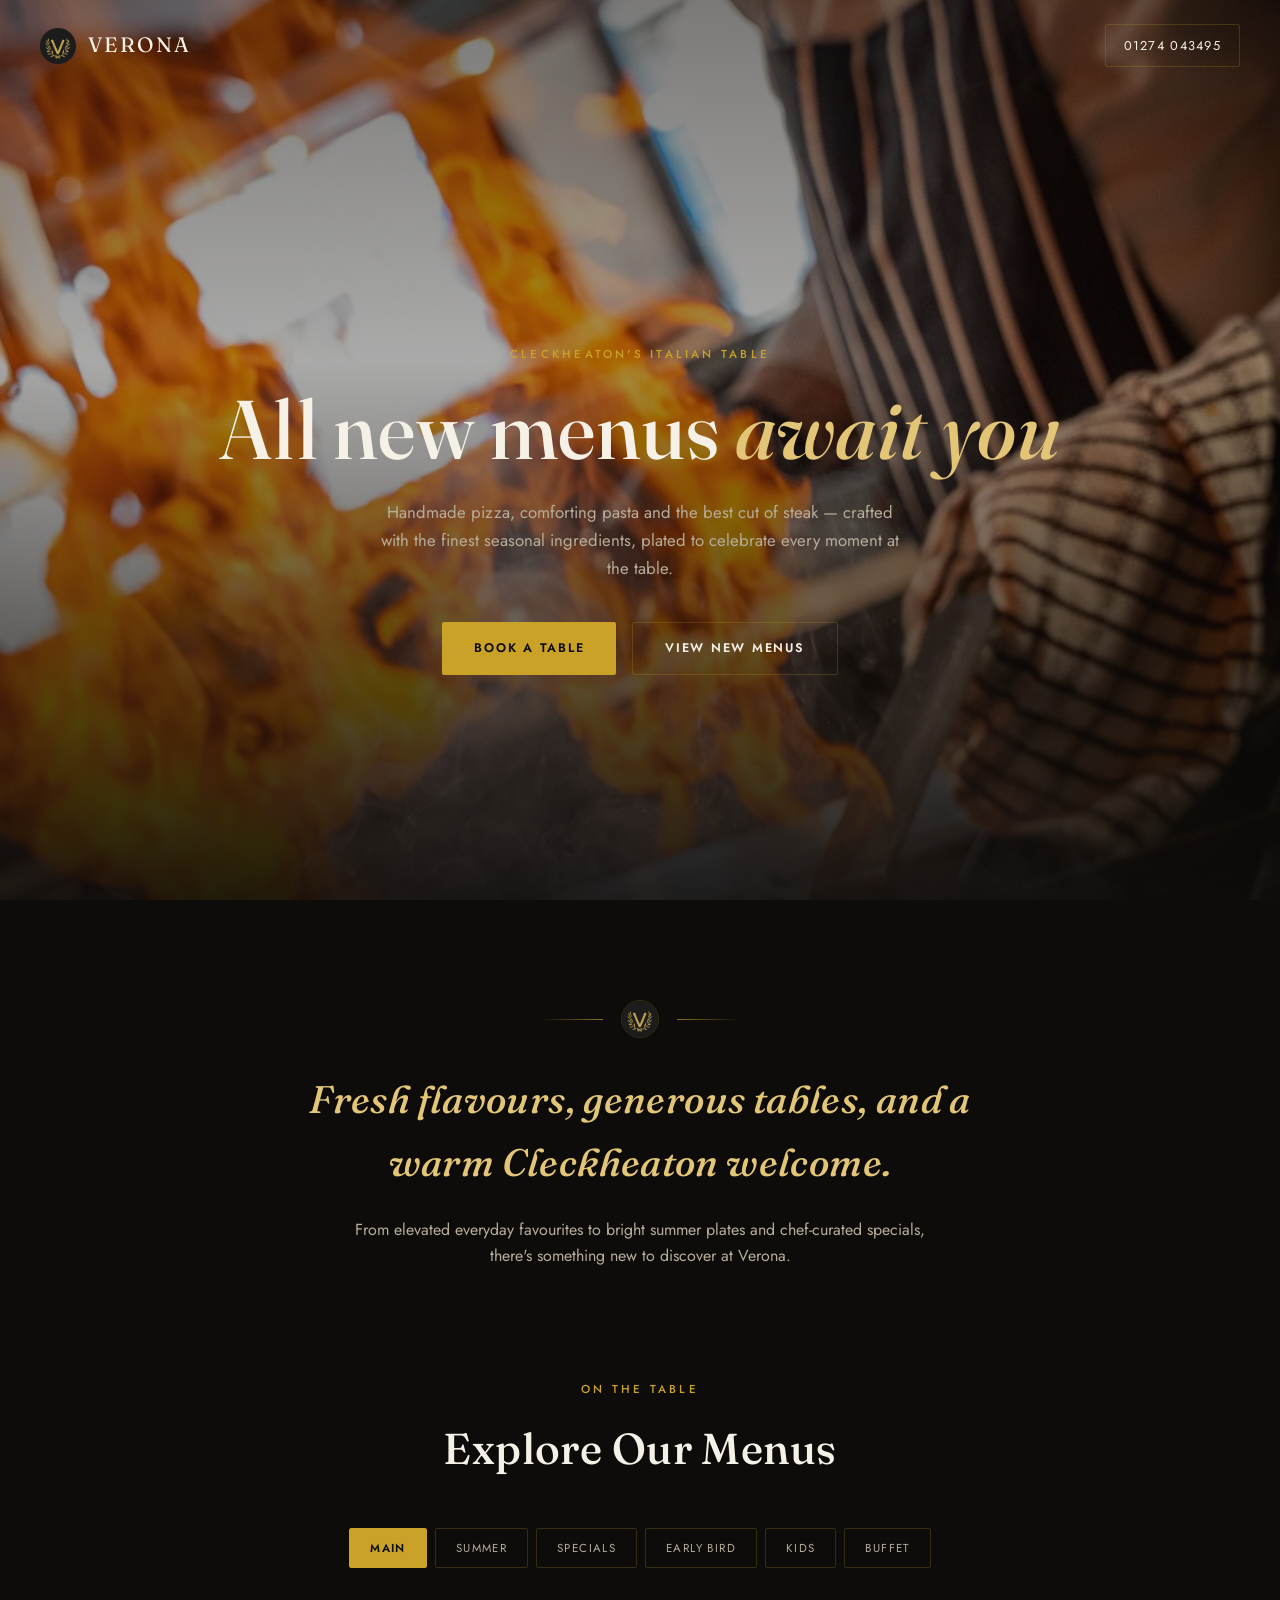
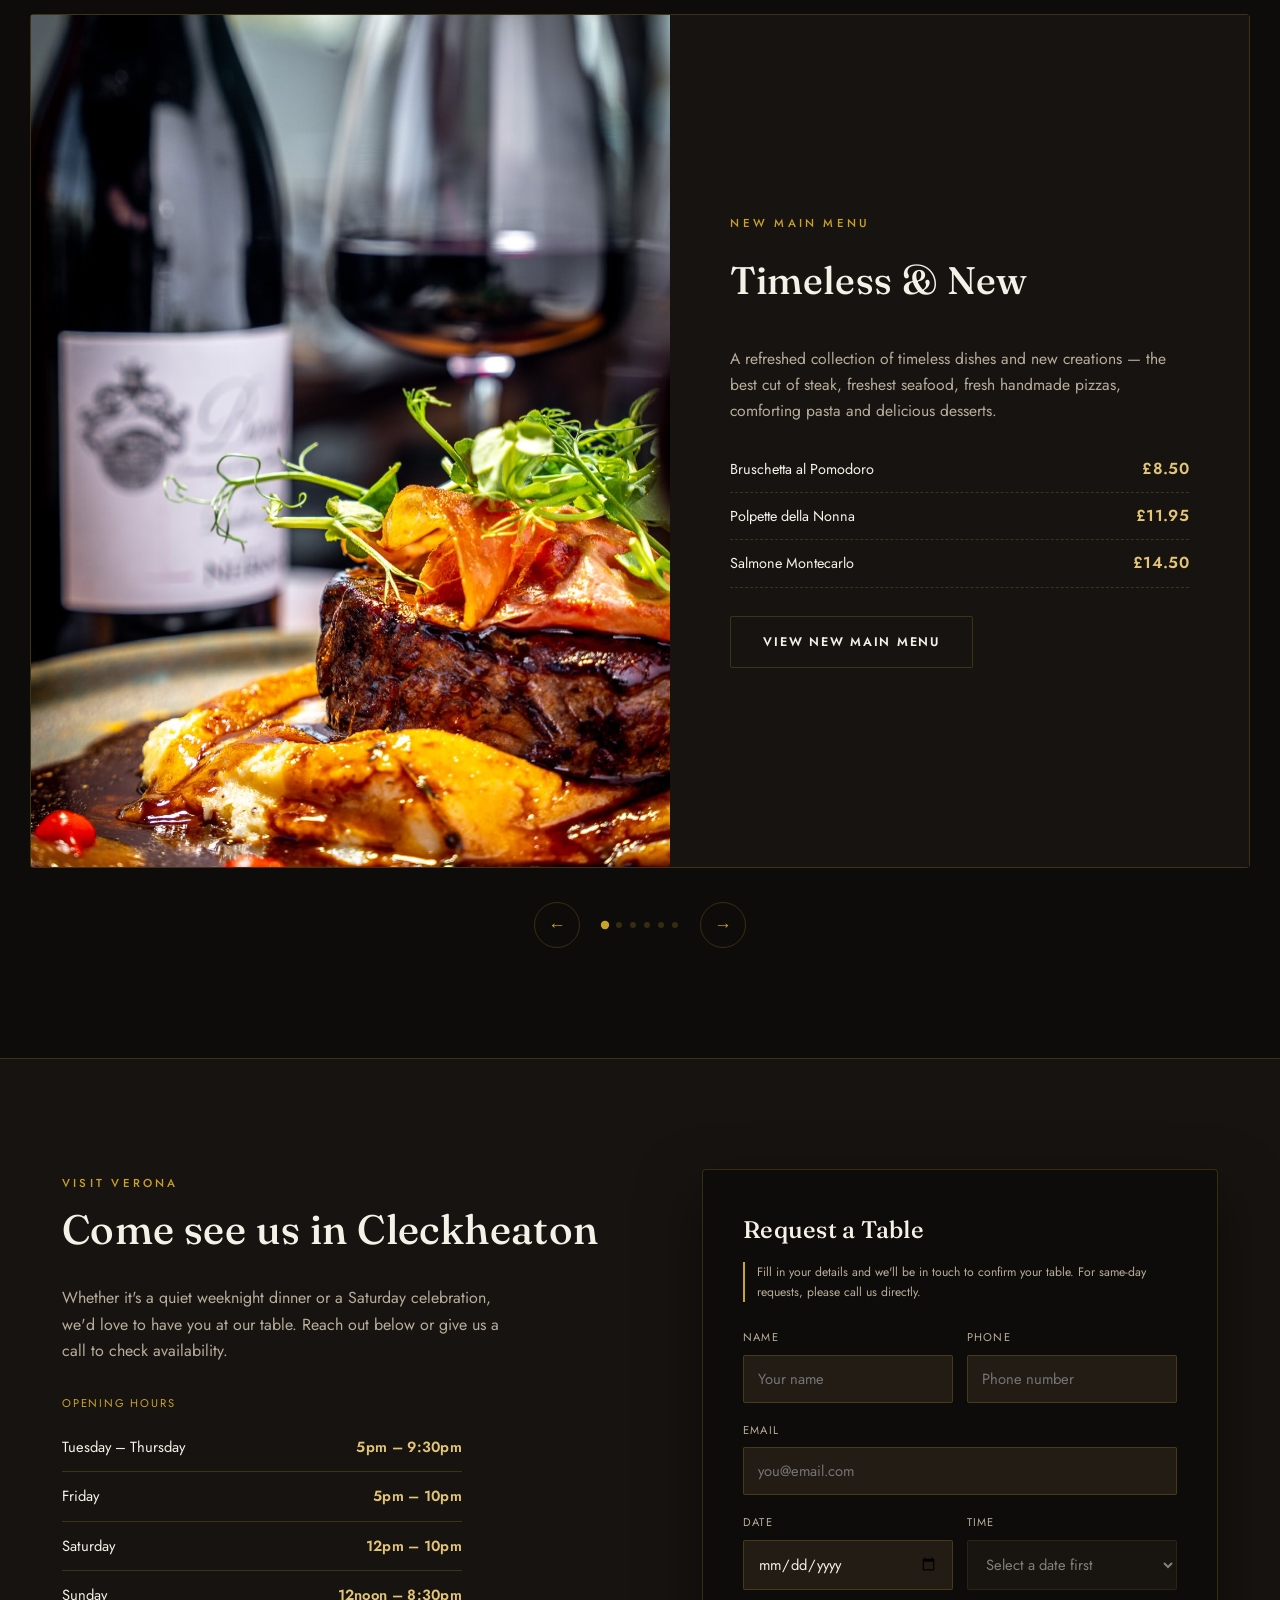
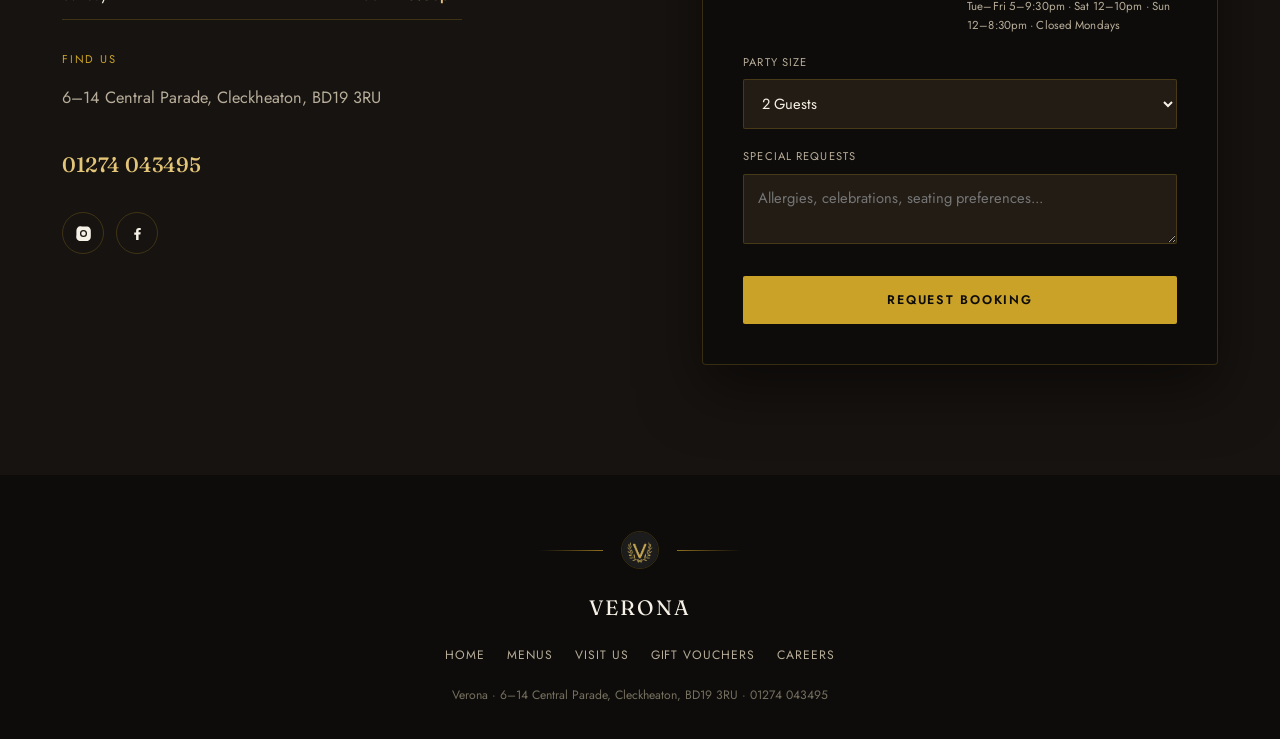
==== commit 2c385878: "add dessert menu, add drinks menu, fix table booking form" ====
--- a/index.html
+++ b/index.html
@@ -6,7 +6,7 @@
 <title>Verona | Italian Restaurant, Cleckheaton</title>
 <link rel="preconnect" href="https://fonts.googleapis.com">
 <link rel="preconnect" href="https://fonts.gstatic.com" crossorigin>
-<link href="https://fonts.googleapis.com/css2?family=Italiana&family=Jost:wght@300;400;500;600;700&display=swap" rel="stylesheet">
+<link href="https://fonts.googleapis.com/css2?family=Fraunces:ital,wght@0,400;0,500;0,600;0,700;1,400;1,500&family=Jost:wght@300;400;500;600;700&display=swap" rel="stylesheet">
 <link rel="stylesheet" href="styles.css">
 </head>
 <body>
@@ -34,6 +34,8 @@
           <li><a href="early-bird.html">Early Bird</a></li>
           <li><a href="childrens-menu.html">Kids</a></li>
           <li><a href="buffet-menu.html">Buffet</a></li>
+          <li><a href="desserts-menu.html">Desserts</a></li>
+          <li><a href="drinks-menu.html">Drinks</a></li>
         </ul>
       </li>
       <li><a href="#visit">Visit Us</a></li>
@@ -248,7 +250,10 @@
           </div>
           <div class="field">
             <label for="btime">Time</label>
-            <input id="btime" name="time" type="time">
+            <select id="btime" name="time" disabled>
+              <option value="">Select a date first</option>
+            </select>
+            <span class="field-hint" id="timeHint">Tue&ndash;Fri 5&ndash;9:30pm &middot; Sat 12&ndash;10pm &middot; Sun 12&ndash;8:30pm &middot; Closed Mondays</span>
           </div>
         </div>
         <div class="field">
--- a/styles.css
+++ b/styles.css
@@ -23,8 +23,8 @@
   -webkit-font-smoothing:antialiased;
 }
 h1,h2,h3{
-  font-family:'Italiana', serif;
-  font-weight:400;
+  font-family:'Fraunces', serif;
+  font-weight:500;
   margin:0;
   letter-spacing:0.01em;
 }
@@ -64,7 +64,7 @@
 }
 .top-strip .brand{
   display:flex; align-items:center; gap:12px;
-  font-family:'Italiana', serif;
+  font-family:'Fraunces', serif;
   font-size:1.3rem;
   letter-spacing:0.12em;
 }
@@ -94,7 +94,7 @@
 }
 .site-nav .logo{
   display:flex; align-items:center; gap:12px;
-  font-family:'Italiana', serif;
+  font-family:'Fraunces', serif;
   font-size:1.2rem;
   letter-spacing:0.1em;
 }
@@ -302,7 +302,7 @@
 .hours-table td{padding:12px 0; font-size:0.92rem;}
 .hours-table td:last-child{text-align:right; color:var(--gold-soft); font-family:'Jost', sans-serif; font-weight:600; letter-spacing:0.02em;}
 .addr{font-size:1.02rem; margin-bottom:6px;}
-.phone-link{color:var(--gold-soft); font-family:'Italiana', serif; font-size:1.3rem; display:inline-block; margin-top:6px;}
+.phone-link{color:var(--gold-soft); font-family:'Fraunces', serif; font-weight:500; font-size:1.3rem; display:inline-block; margin-top:6px;}
 .social-row{display:flex; gap:12px; margin-top:24px;}
 .social-row a{
   width:42px; height:42px; border-radius:50%;
@@ -334,6 +334,9 @@
 }
 .field input:focus, .field select:focus, .field textarea:focus{outline:none; border-color:var(--gold);}
 .field-row{display:grid; grid-template-columns:1fr 1fr; gap:14px;}
+.field-hint{display:block; margin-top:7px; font-size:0.72rem; color:var(--muted); letter-spacing:0.01em;}
+.field-hint.warn{color:#E28B7D;}
+.field select:disabled{opacity:0.5; cursor:not-allowed;}
 .booking-card textarea{resize:vertical; min-height:70px;}
 .booking-card .btn{width:100%; justify-content:center; margin-top:6px;}
 .confirm-msg{
@@ -357,7 +360,7 @@
   text-align:center;
 }
 footer .divider{margin-bottom:22px;}
-footer .brand{font-family:'Italiana', serif; color:var(--cream); font-size:1.3rem; letter-spacing:0.1em;}
+footer .brand{font-family:'Fraunces', serif; color:var(--cream); font-size:1.3rem; letter-spacing:0.1em;}
 footer .links{
   display:flex; justify-content:center; gap:22px; flex-wrap:wrap;
   margin:20px 0; font-size:0.76rem; letter-spacing:0.08em; text-transform:uppercase;
@@ -460,7 +463,7 @@
 .menu-items.single{column-count:1; max-width:640px; margin:0 auto;}
 .menu-items li{break-inside:avoid; margin-bottom:26px;}
 .item-top{display:flex; align-items:baseline; gap:12px;}
-.item-name{font-family:'Italiana', serif; font-size:1.06rem; color:var(--cream);}
+.item-name{font-family:'Fraunces', serif; font-weight:500; font-size:1.06rem; color:var(--cream);}
 .item-name em{color:var(--muted); font-style:normal; font-size:0.82rem;}
 .item-price{margin-left:auto; color:var(--gold-soft); font-family:'Jost', sans-serif; font-weight:600; letter-spacing:0.02em; font-size:0.98rem; white-space:nowrap;}
 .item-desc{color:var(--muted); font-size:0.87rem; margin:6px 0 0; line-height:1.55;}
@@ -486,7 +489,7 @@
 
 .drink-row{display:flex; flex-wrap:wrap; justify-content:center; gap:14px; max-width:760px; margin:0 auto 64px;}
 .drink-row .opt{flex:1 1 150px; text-align:center; border:1px solid var(--line); padding:22px 14px; border-radius:4px;}
-.drink-row .opt .ic{font-family:'Italiana', serif; font-size:1.6rem; color:var(--gold-soft); display:block; margin-bottom:6px;}
+.drink-row .opt .ic{font-family:'Fraunces', serif; font-size:1.6rem; color:var(--gold-soft); display:block; margin-bottom:6px;}
 .drink-row .opt span.txt{font-size:0.74rem; letter-spacing:0.06em; text-transform:uppercase; color:var(--muted);}
 
 .menu-cta{text-align:center; padding:46px 0 96px;}
@@ -509,10 +512,10 @@
   padding:34px 34px;
 }
 .purchase-num{
-  display:block; font-family:'Italiana', serif; font-size:1.1rem;
+  display:block; font-family:'Fraunces', serif; font-size:1.1rem;
   color:var(--gold-deep); letter-spacing:0.08em; margin-bottom:16px;
 }
-.purchase-card h4{font-family:'Italiana', serif; font-weight:400; font-size:1.3rem; margin:0 0 12px; color:var(--cream);}
+.purchase-card h4{font-family:'Fraunces', serif; font-weight:500; font-size:1.3rem; margin:0 0 12px; color:var(--cream);}
 .purchase-card p{color:var(--muted); font-size:0.92rem; margin:0;}
 .inline-tel{color:var(--gold-soft); border-bottom:1px dashed var(--gold-deep);}
 
@@ -532,7 +535,7 @@
   padding-bottom:12px;
 }
 .showcase-list li span{
-  color:var(--gold-soft); font-family:'Italiana', serif; font-size:1.02rem; margin-right:4px;
+  color:var(--gold-soft); font-family:'Fraunces', serif; font-size:1.02rem; margin-right:4px;
 }
 
 .terms-wrap{max-width:760px; margin:0 auto 64px;}
@@ -551,7 +554,7 @@
 .terms-list li::before{
   content:counter(term);
   position:absolute; left:0; top:16px;
-  font-family:'Italiana', serif; font-size:1rem; color:var(--gold);
+  font-family:'Fraunces', serif; font-size:1rem; color:var(--gold);
   width:28px;
 }
 
@@ -575,7 +578,7 @@
   padding-bottom:22px; margin-bottom:24px;
 }
 .job-head-text .job-num{
-  display:block; font-family:'Italiana', serif; font-size:0.95rem;
+  display:block; font-family:'Fraunces', serif; font-size:0.95rem;
   color:var(--gold-deep); letter-spacing:0.1em; margin-bottom:10px;
 }
 .job-head-text .job-title{font-size:clamp(1.4rem,2.6vw,1.9rem); color:var(--cream); margin:0; font-weight:400;}
@@ -617,7 +620,7 @@
 }
 .why-grid div:hover{border-color:var(--gold-deep); transform:translateY(-3px);}
 .why-grid .why-num{
-  display:block; font-family:'Italiana', serif; color:var(--gold); font-size:1.3rem; margin-bottom:10px;
+  display:block; font-family:'Fraunces', serif; color:var(--gold); font-size:1.3rem; margin-bottom:10px;
 }
 .why-grid p{margin:0; color:var(--muted); font-size:0.88rem;}
 
